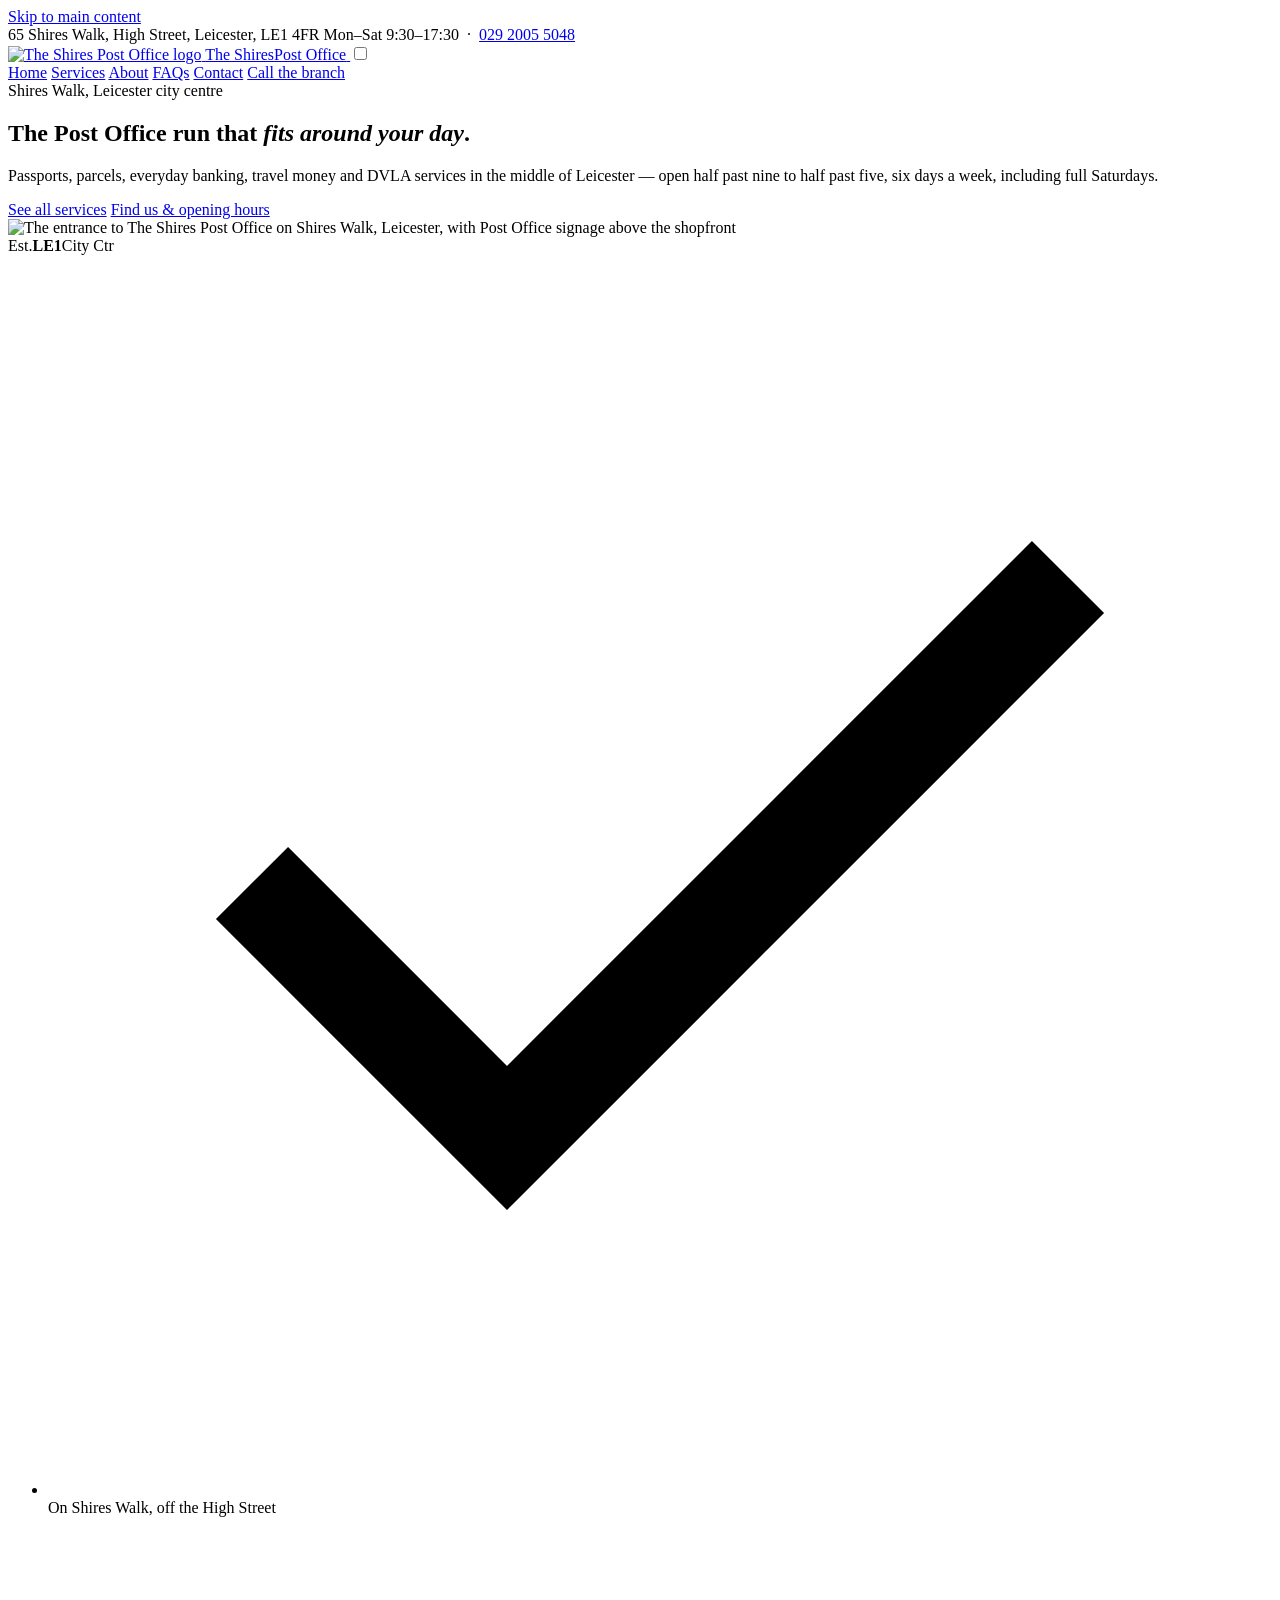
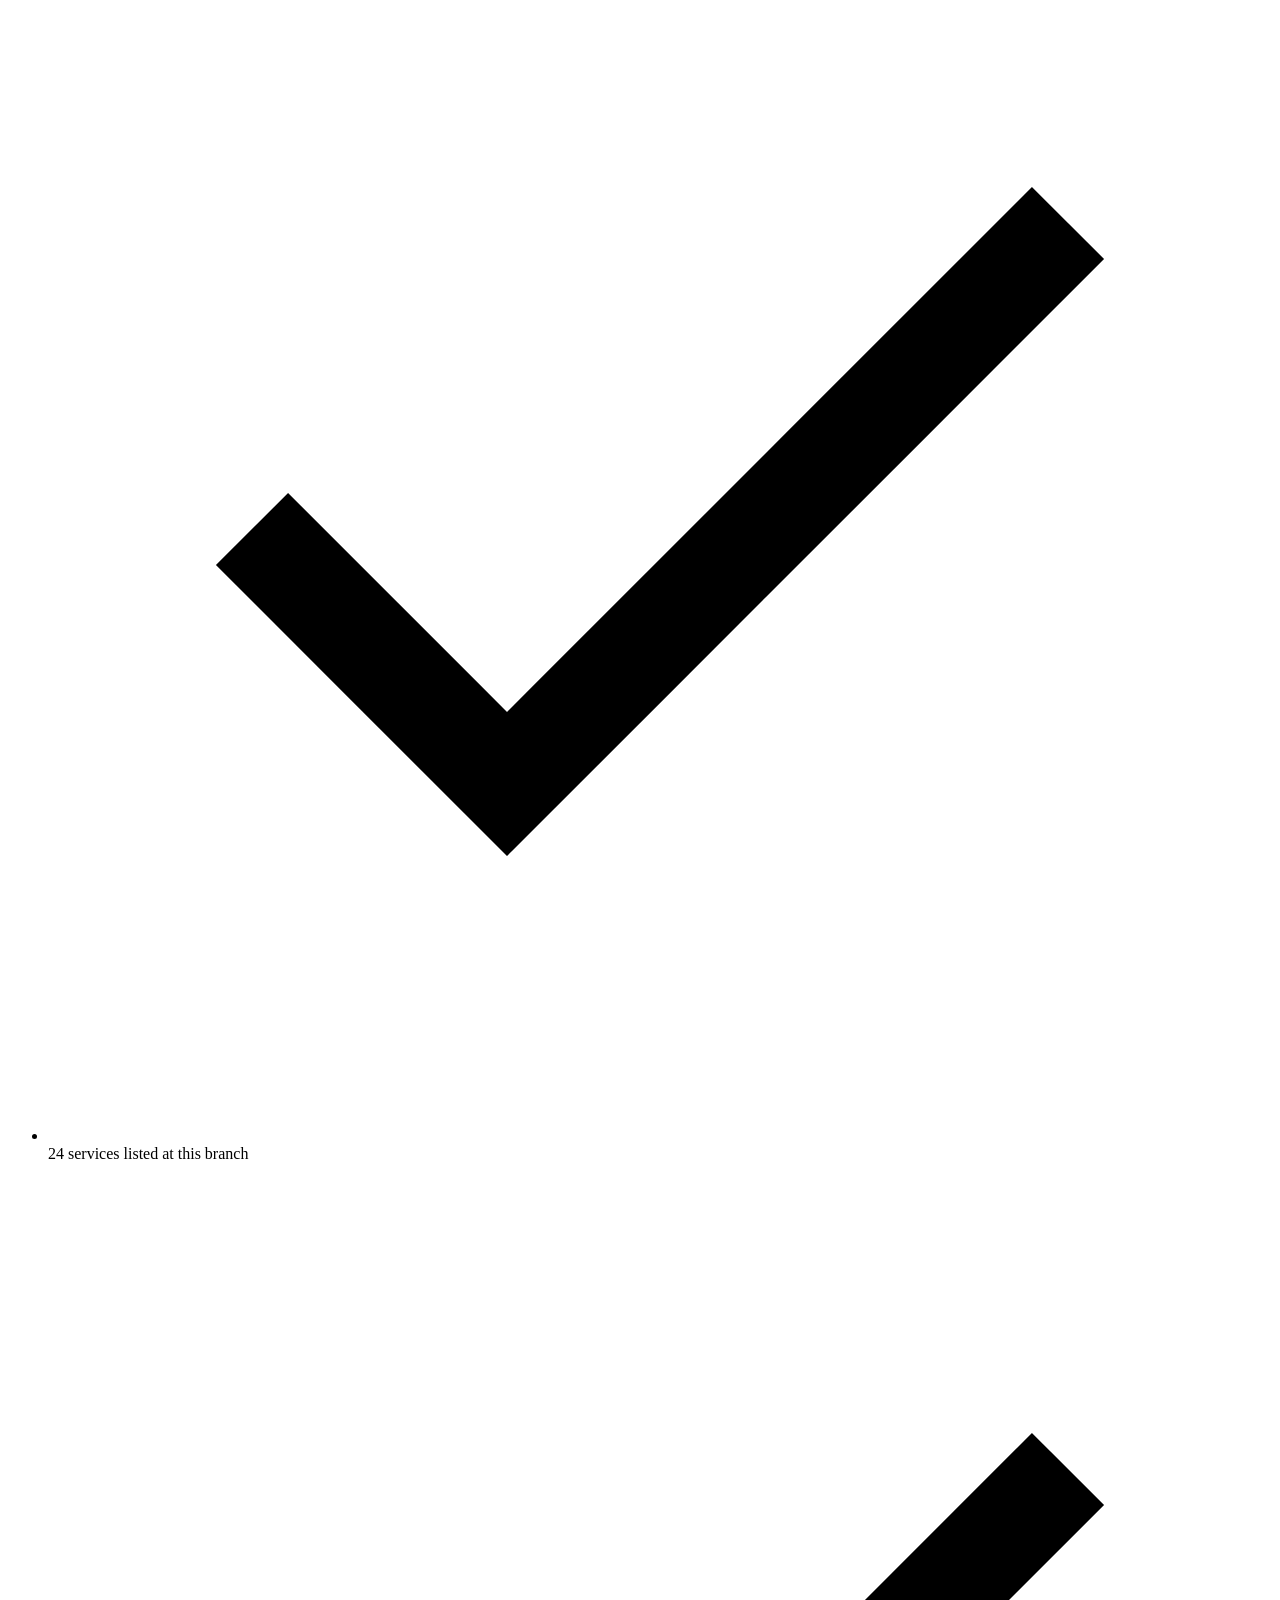
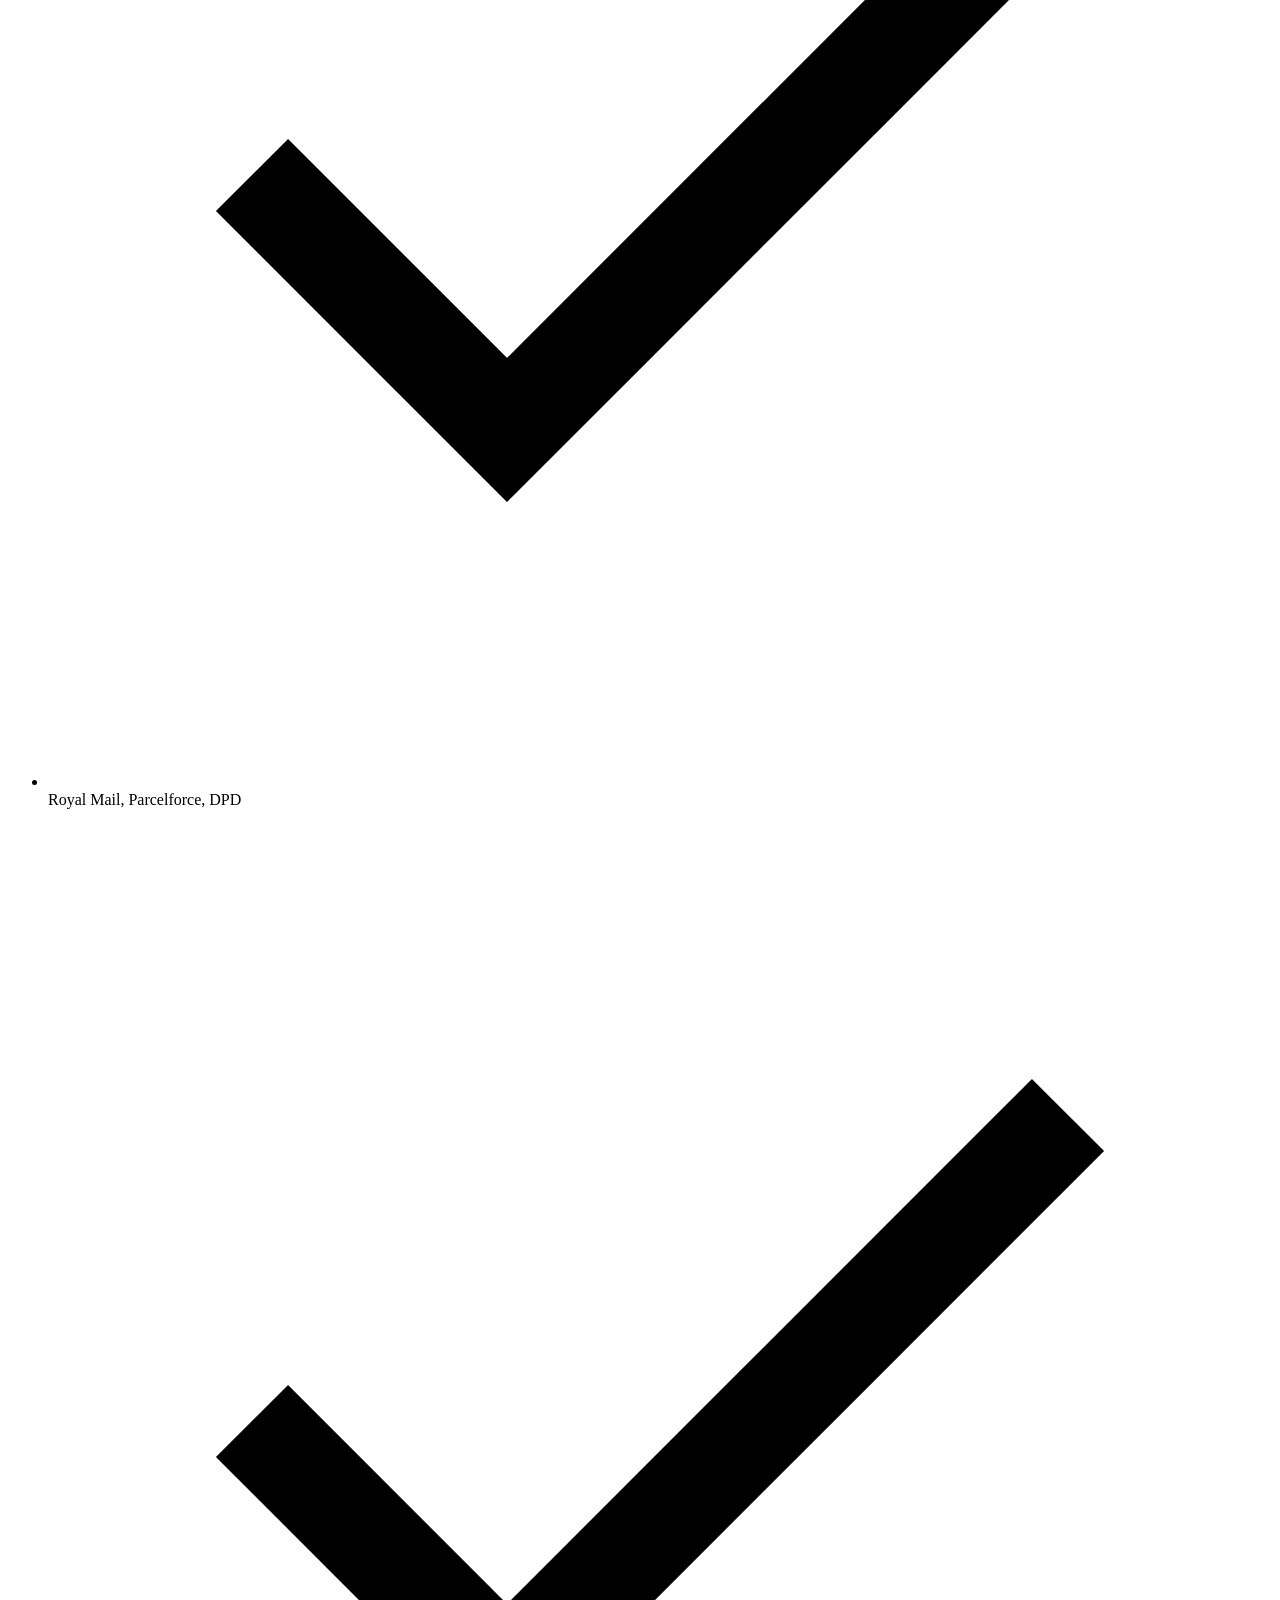
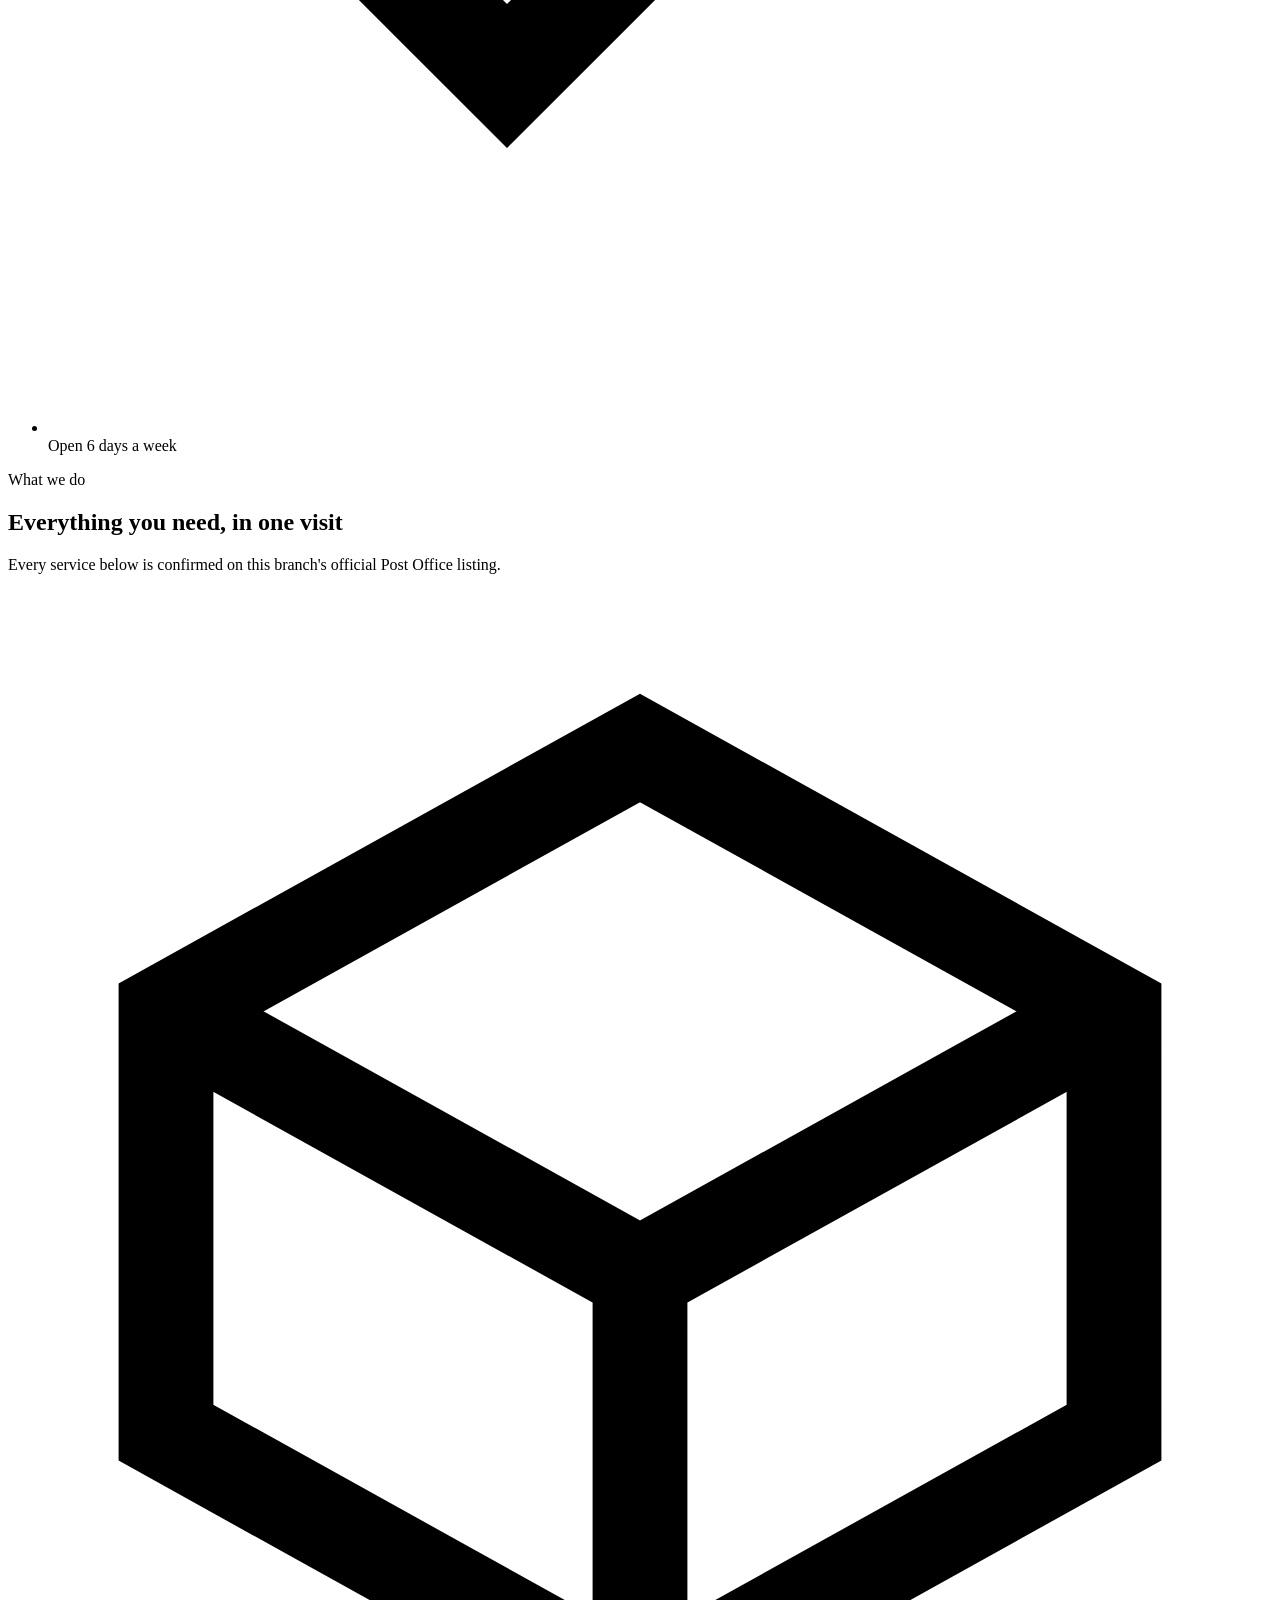
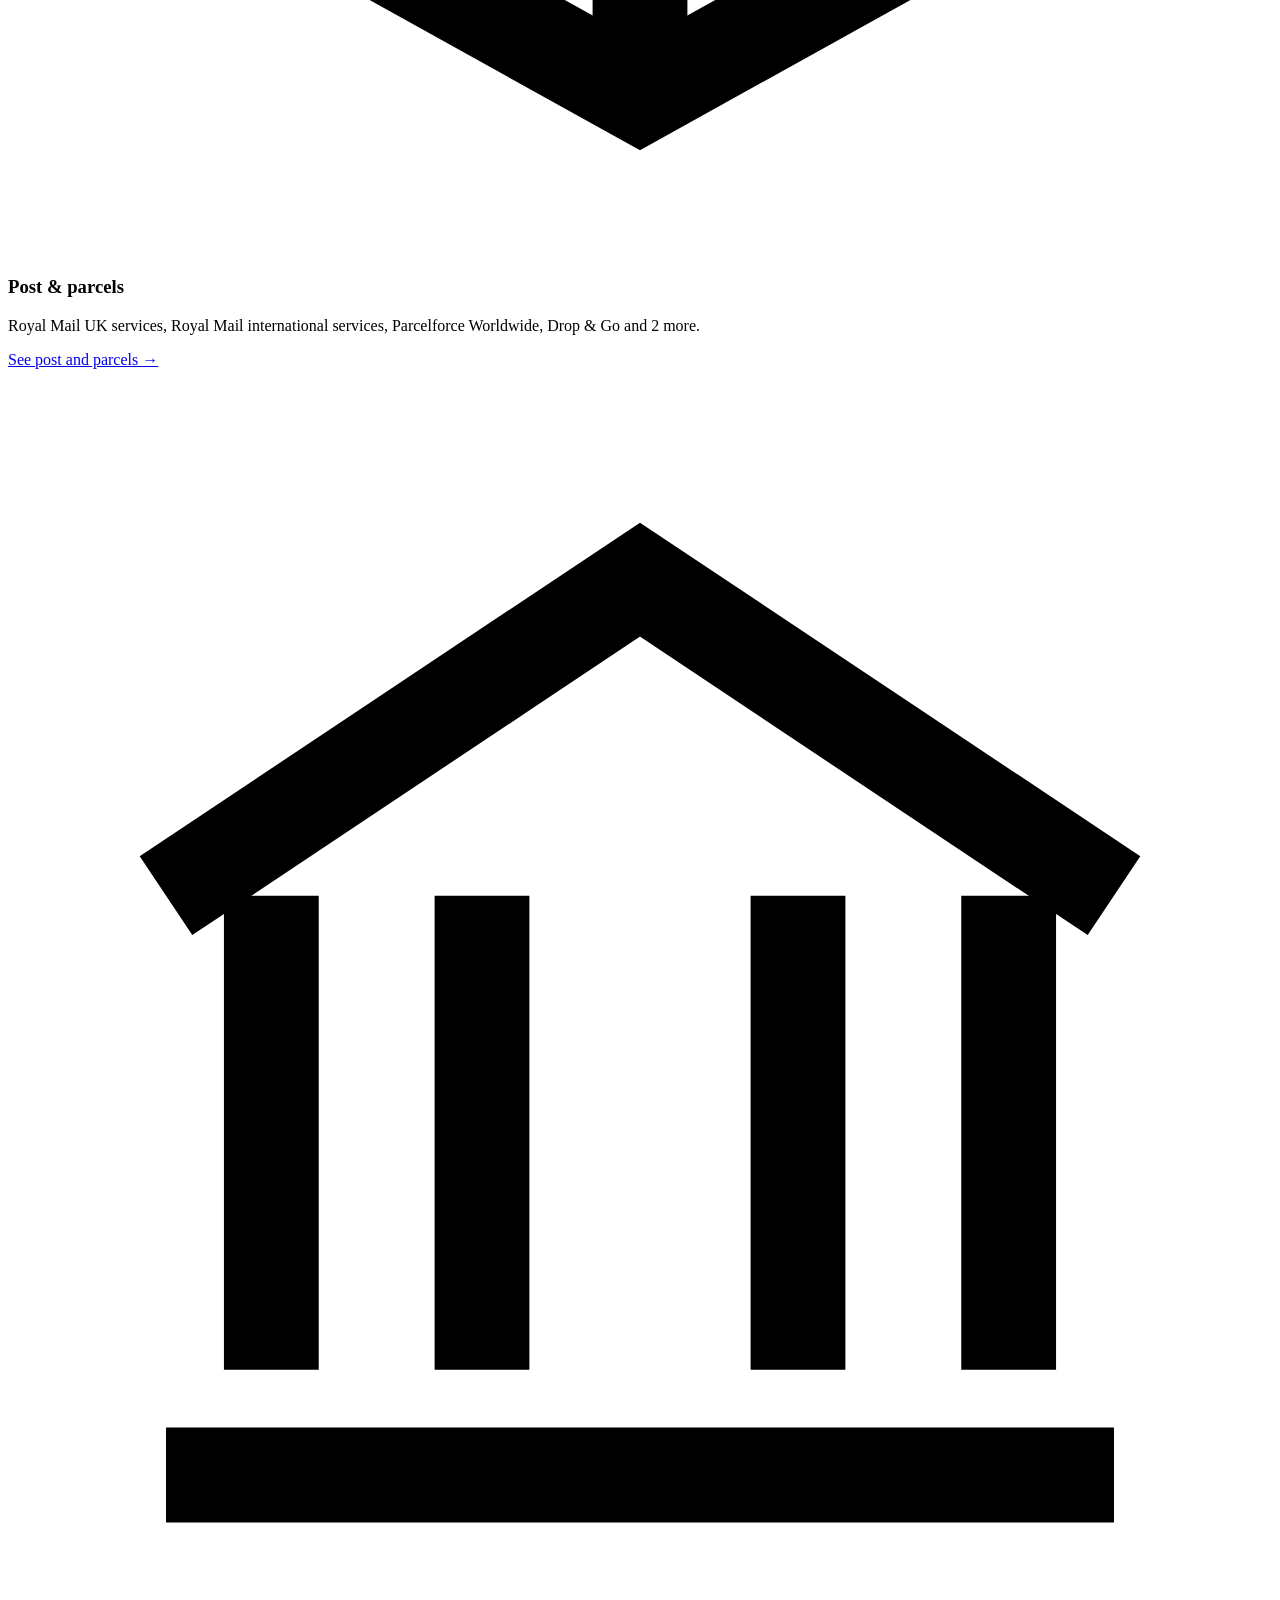
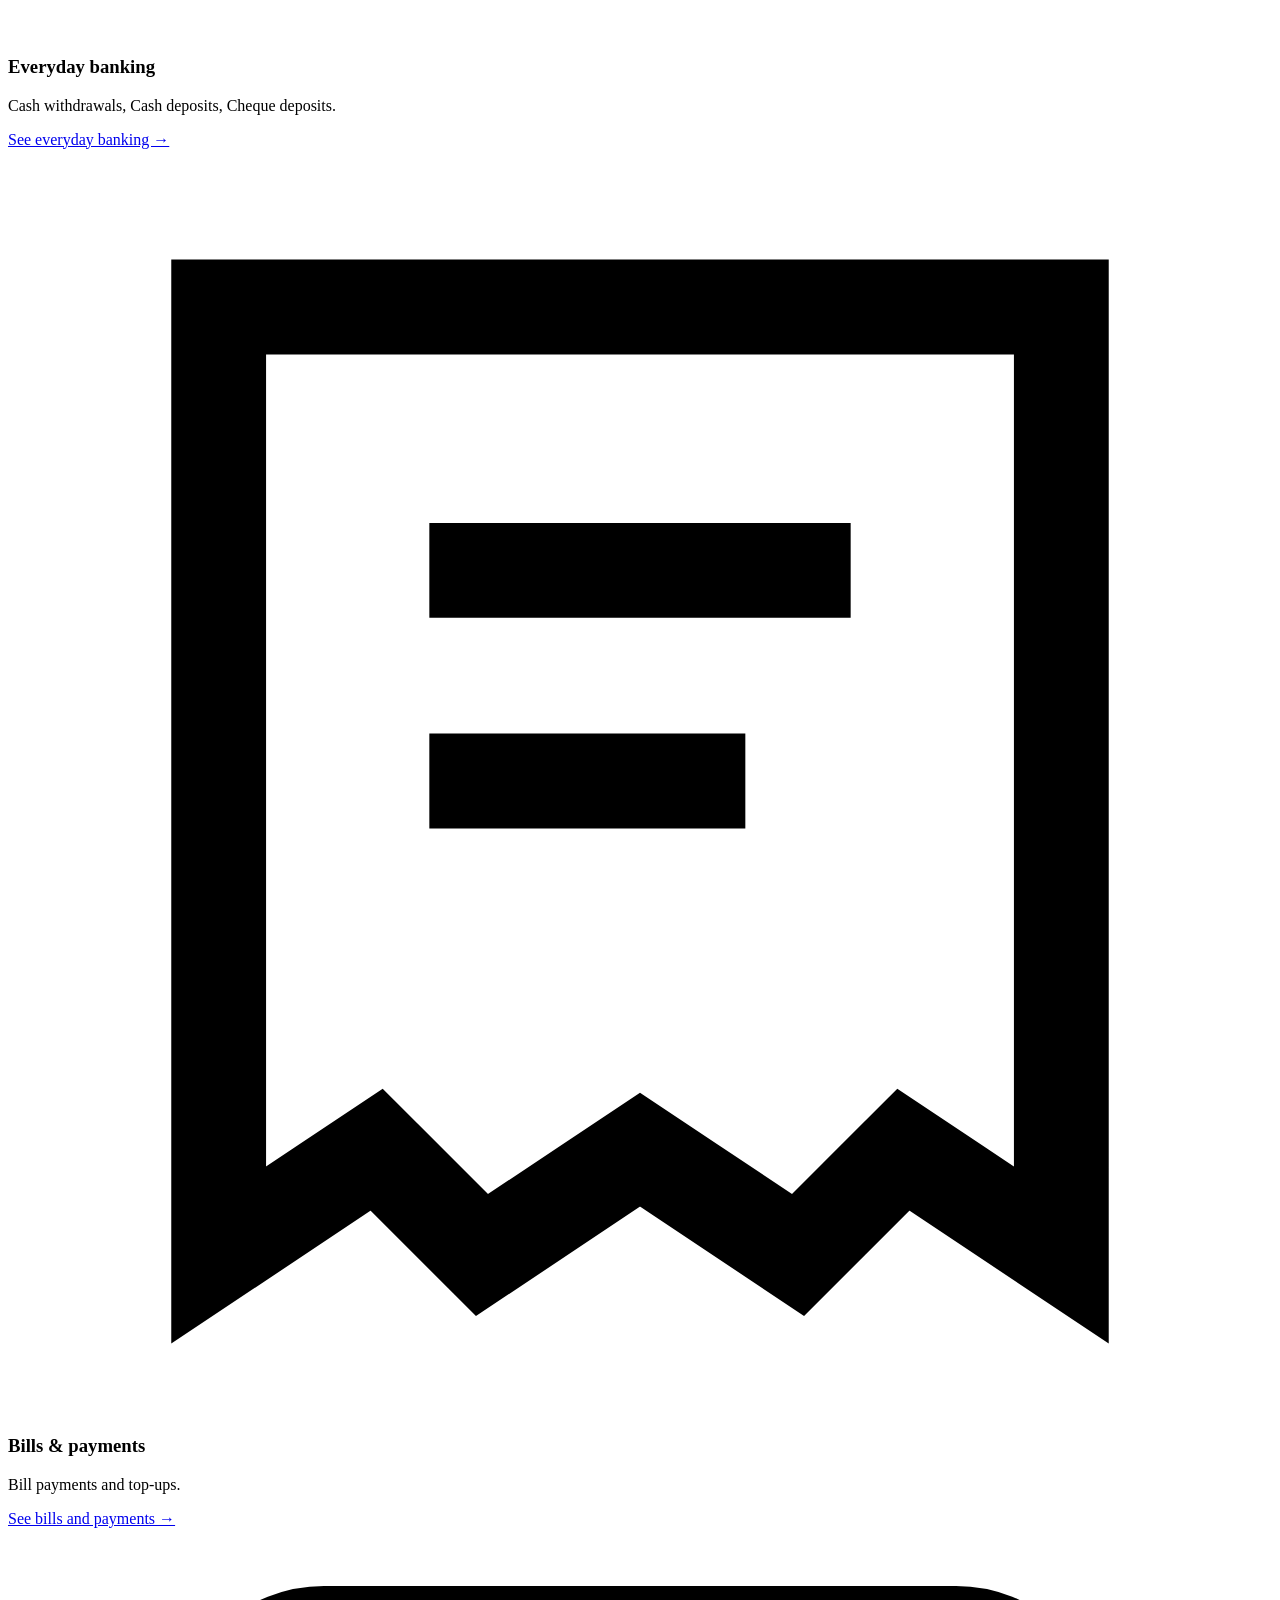
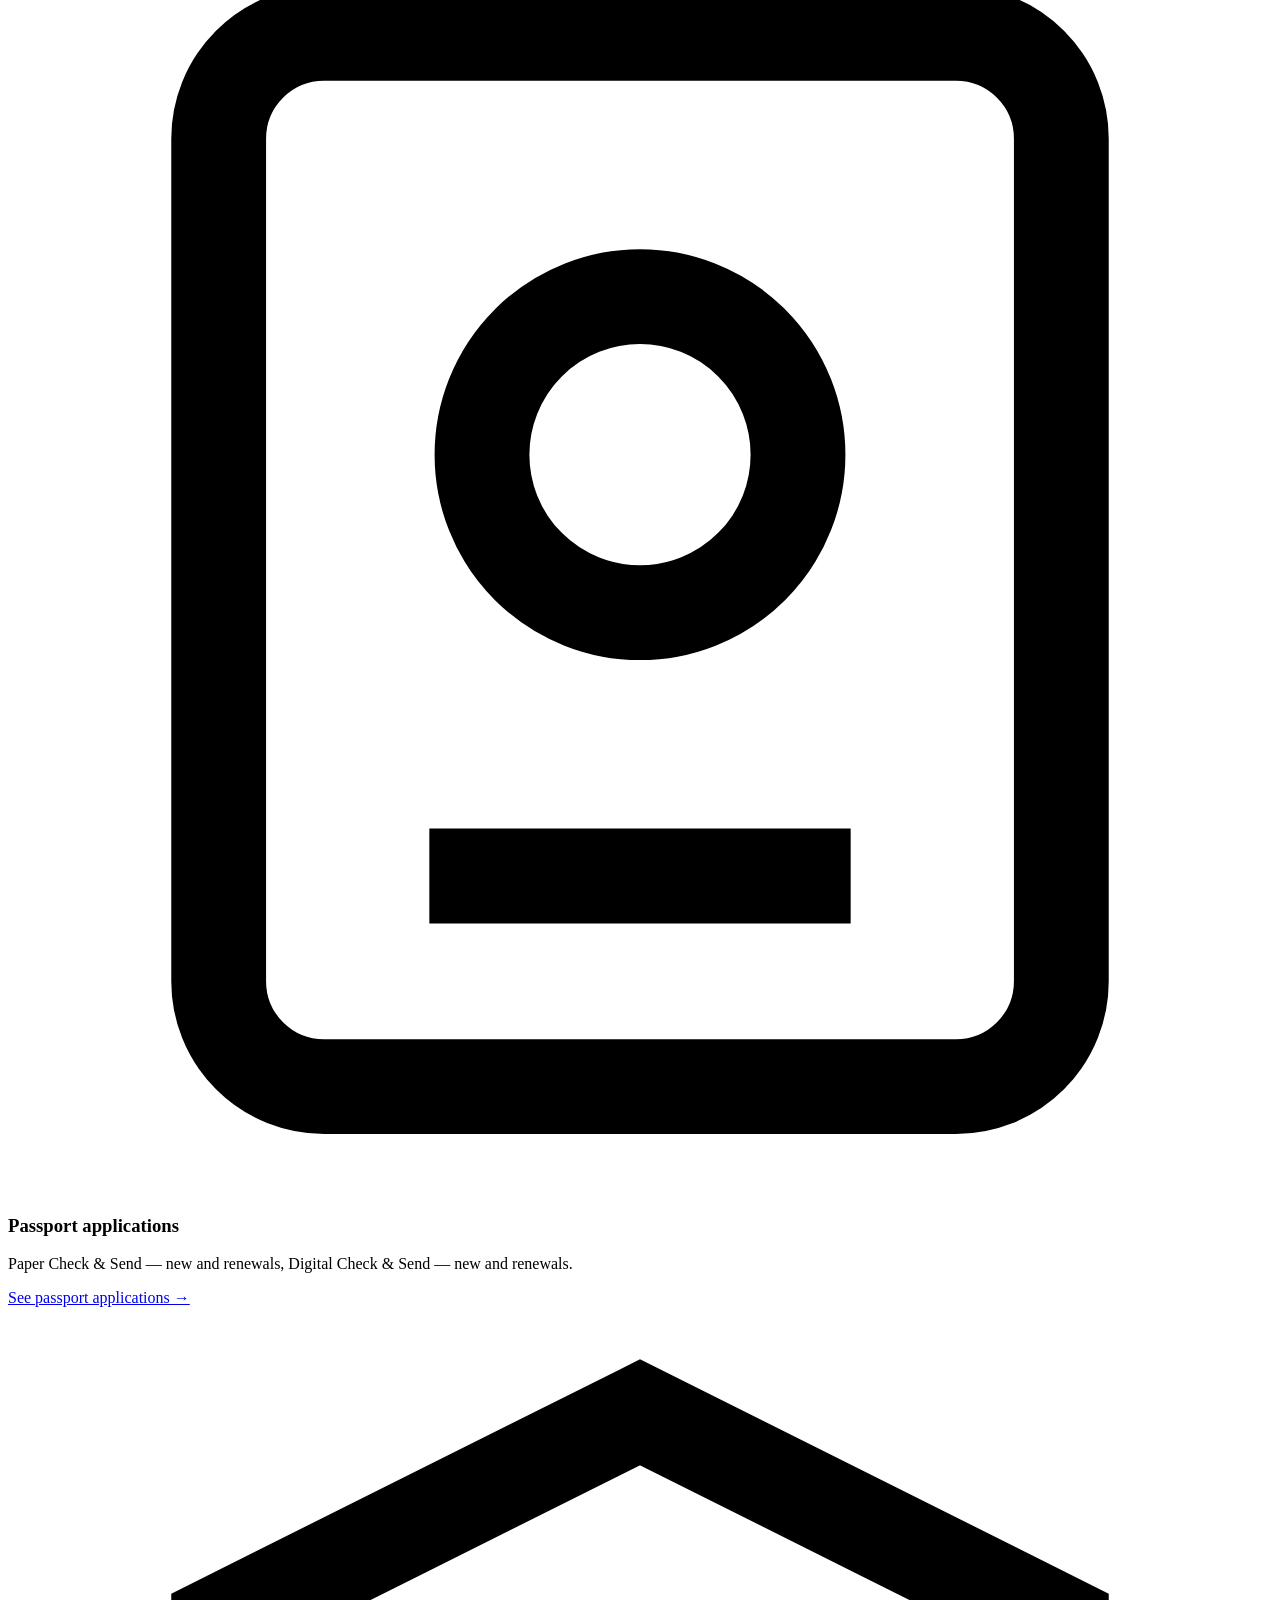
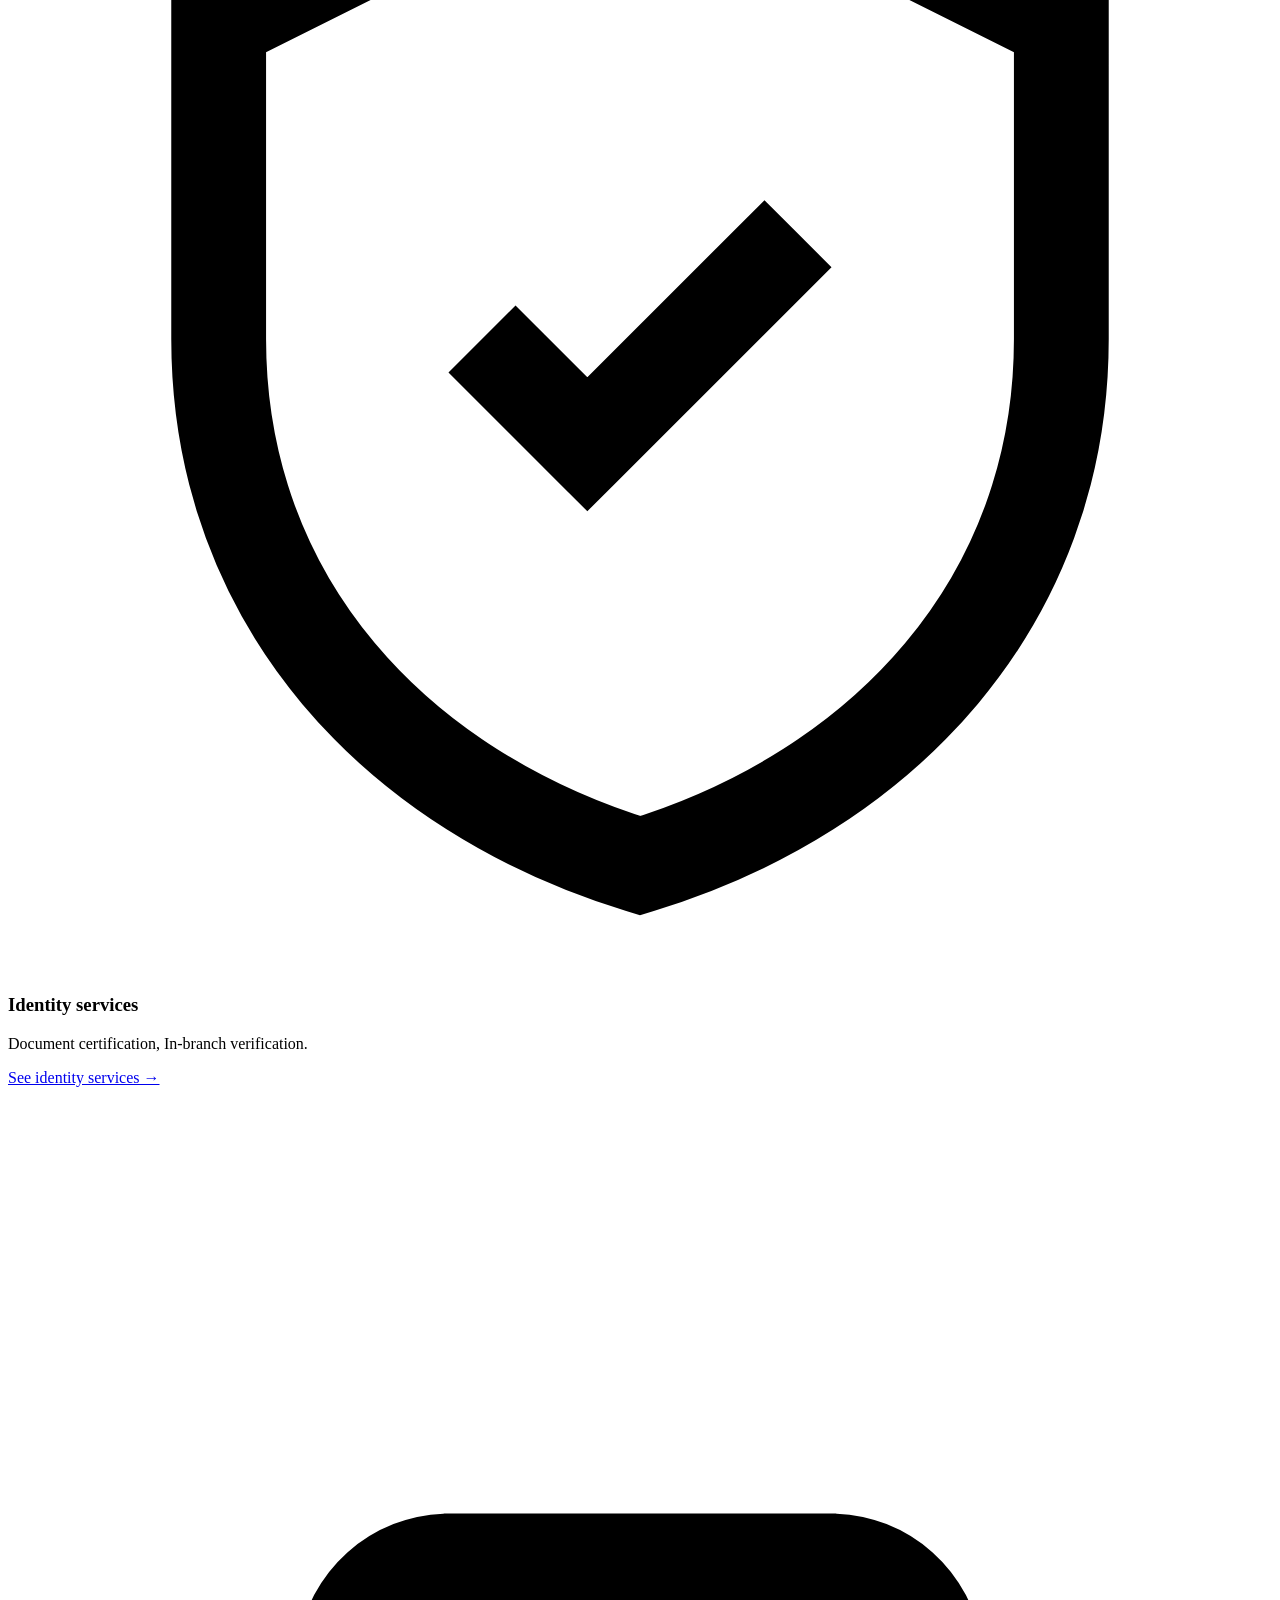
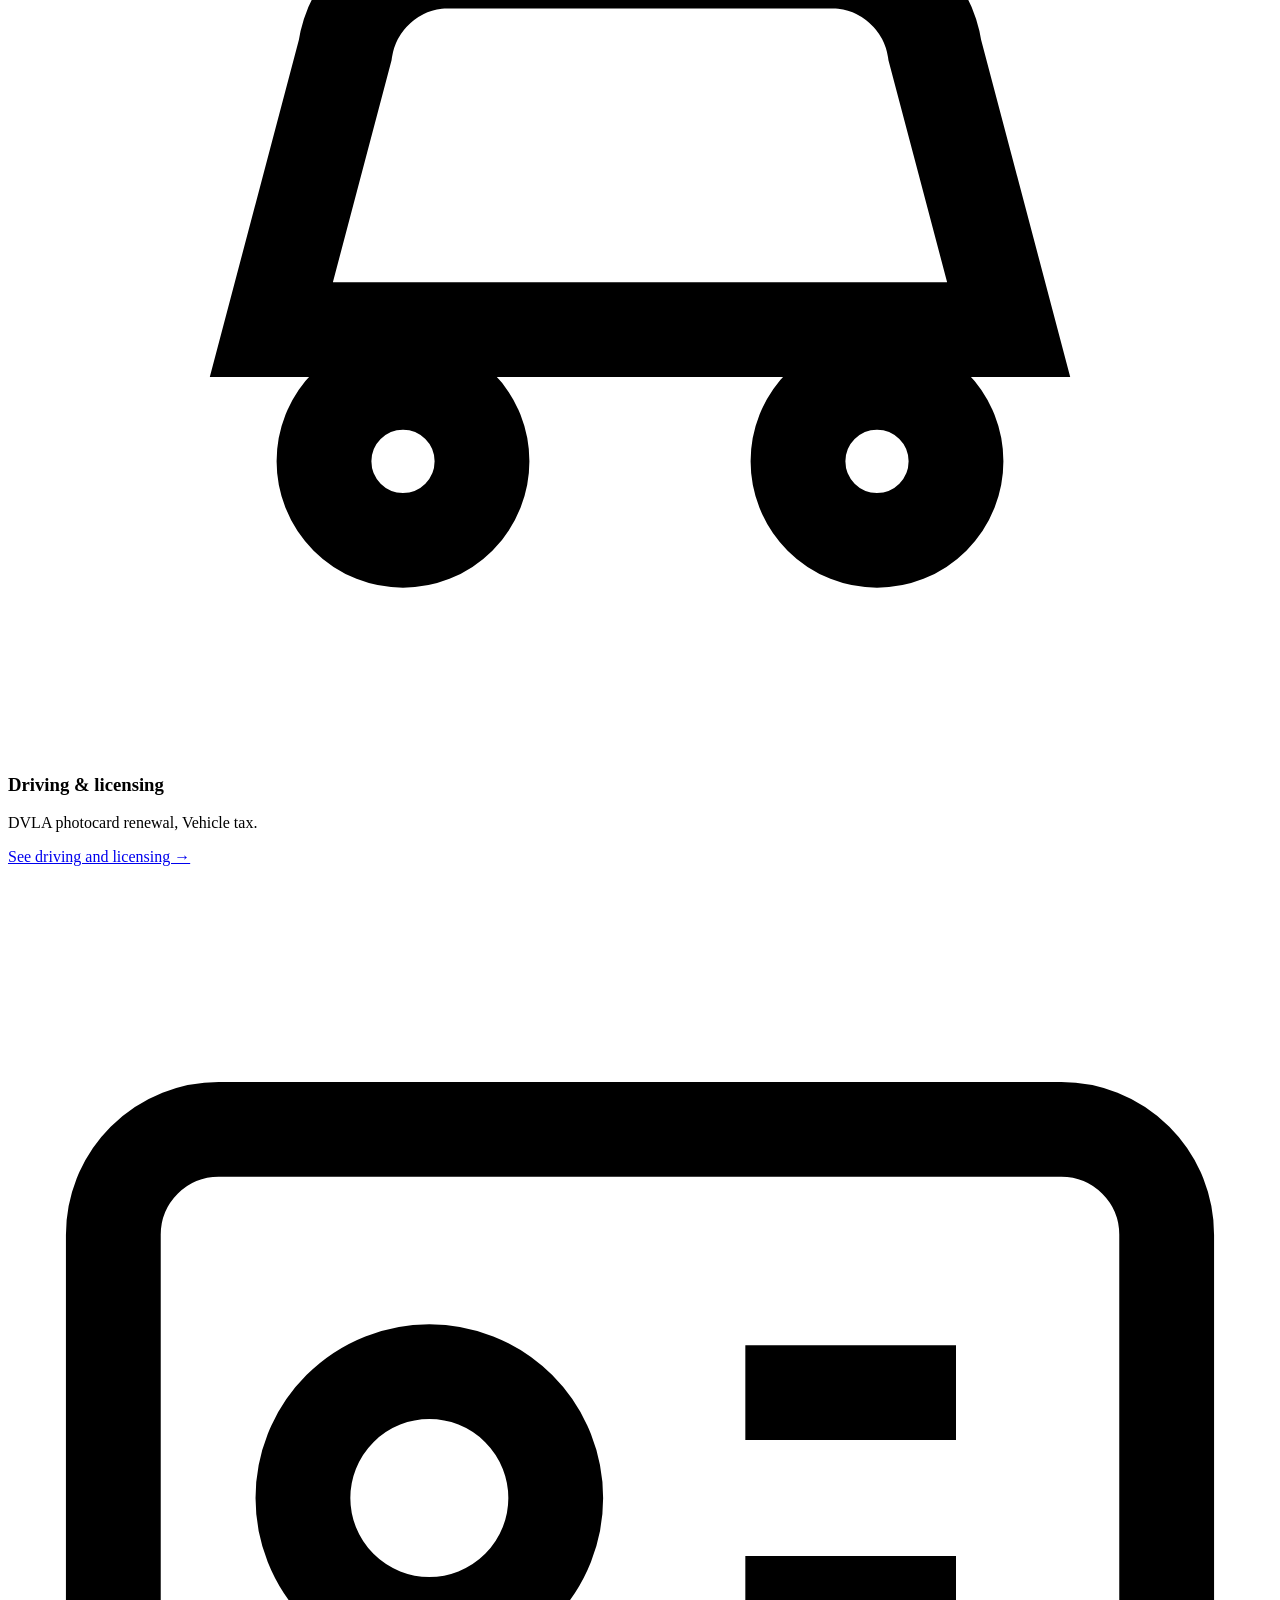
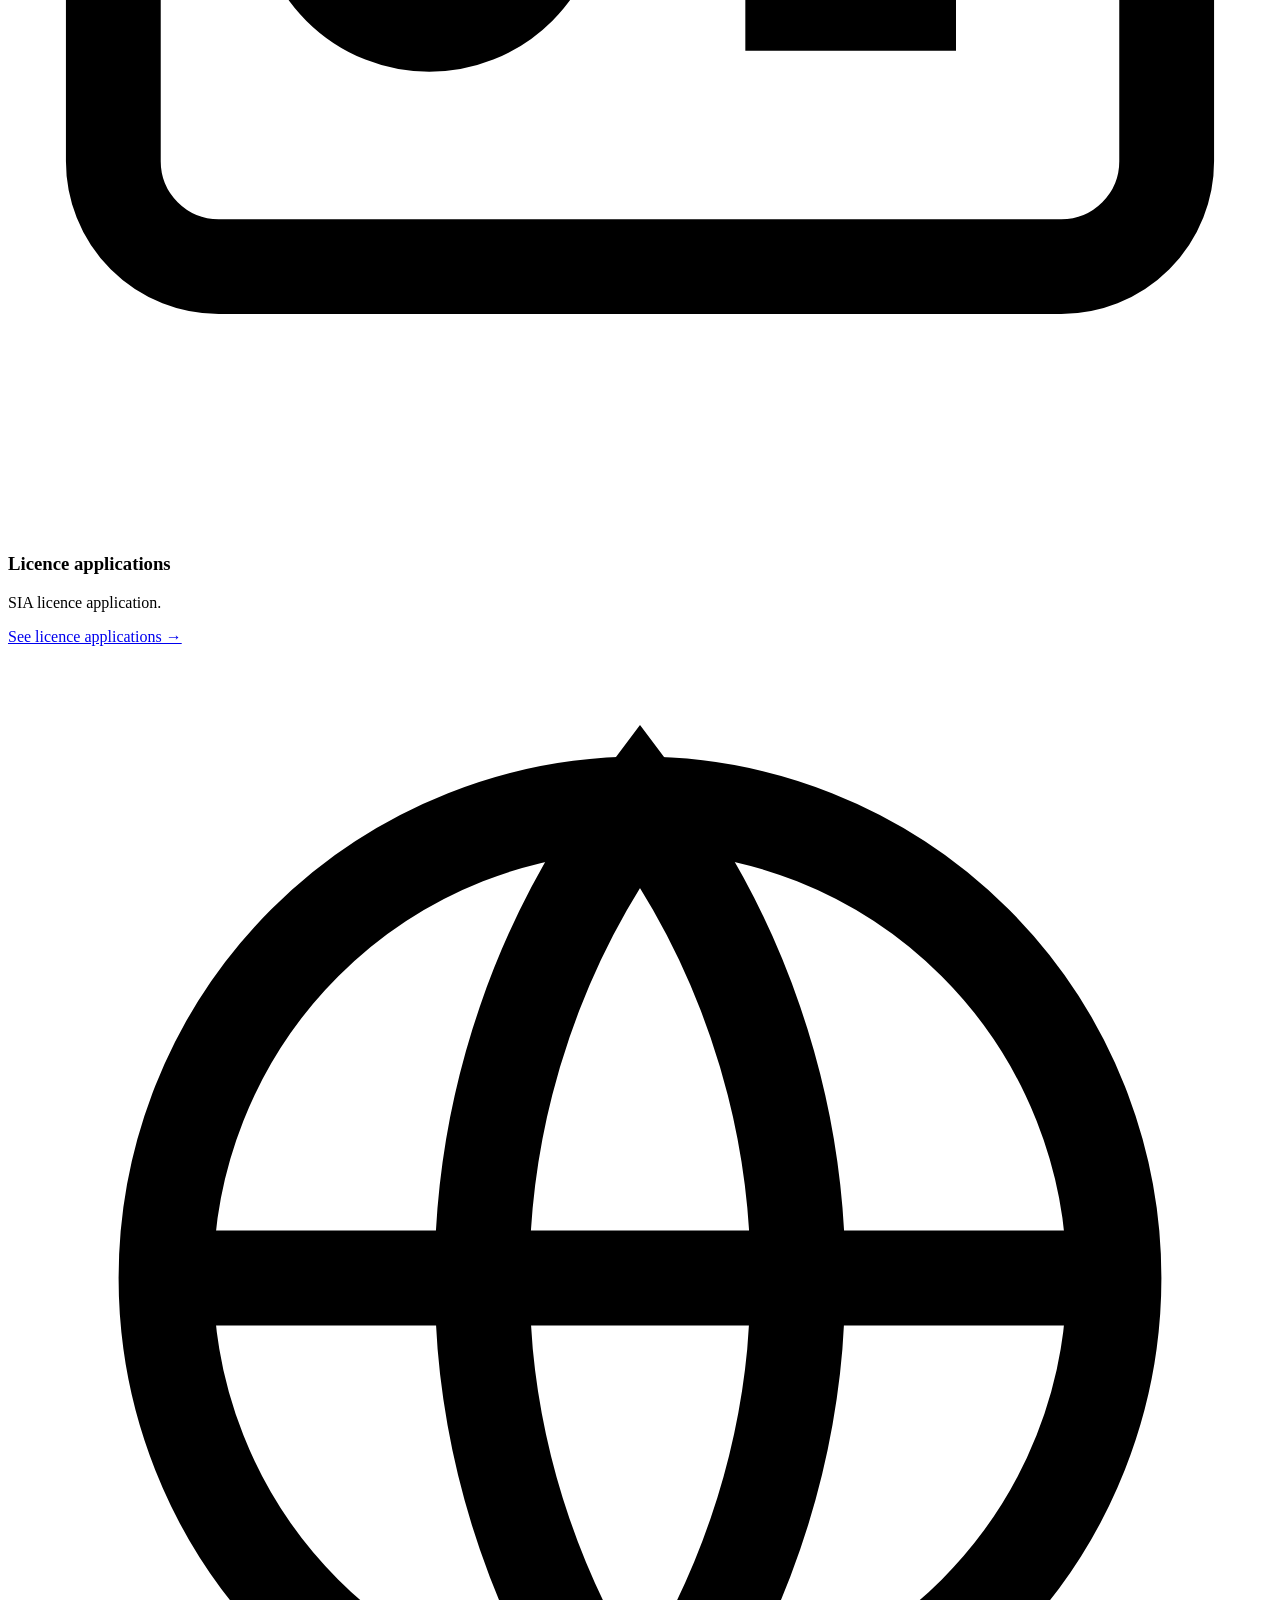
==== index.html @ 7ee7d357 "Add files via upload" ====
<!DOCTYPE html>
<html lang="en-GB">
<head>
<meta charset="utf-8">
<meta name="viewport" content="width=device-width, initial-scale=1">

<!-- ===== SEO — edit per page. Keep the title under 60 characters. ===== -->
<title>The Shires Post Office | Passports, Parcels &amp; Banking</title>
<meta name="description" content="The Shires Post Office at 65 Shires Walk, High Street, LE1 4FR. Passport Check &amp; Send, parcels, everyday banking, travel money and DVLA services.">
<link rel="canonical" href="https://www.shirespostoffice.co.uk/index.html">

<!-- ===== SOCIAL SHARING — og-image.jpg must be exactly 1200 × 630 px ===== -->
<meta property="og:type" content="website">
<meta property="og:title" content="The Shires Post Office | Passports, Parcels &amp; Banking">
<meta property="og:description" content="The Shires Post Office at 65 Shires Walk, High Street, LE1 4FR. Passport Check &amp; Send, parcels, everyday banking, travel money and DVLA services.">
<meta property="og:image" content="https://www.shirespostoffice.co.uk/images/og-image.jpg">
<meta property="og:url" content="https://www.shirespostoffice.co.uk/index.html">

<!-- ===== ICONS ===== -->
<link rel="icon" href="images/favicon.png" type="image/png">
<link rel="apple-touch-icon" href="images/apple-touch-icon.png">

<!-- ===== FONTS — to change, edit here AND --font-display/--font-body in style.css ===== -->
<link rel="preconnect" href="https://fonts.googleapis.com">
<link rel="preconnect" href="https://fonts.gstatic.com" crossorigin>
<link href="https://fonts.googleapis.com/css2?family=Bricolage+Grotesque:opsz,wght@12..96,400;12..96,600;12..96,700&amp;family=Public+Sans:wght@400;500;600;700;800&amp;display=swap" rel="stylesheet">

<link rel="stylesheet" href="css/style.css">

<!-- =========================================================================
     SECURITY HEADERS
     GitHub Pages does not let you set real HTTP headers, so these <meta> tags
     are used instead. The Content-Security-Policy below is deliberately tight:
     it allows ONLY this site's own files, the Google Fonts stylesheet/fonts,
     and the Google Maps iframe. Nothing else can load.

     ⚠ If you ever add a script, an analytics tag or another embed, it WILL be
     blocked until you add its origin here. That is the point — it stops an
     injected third-party resource from running.
     ====================================================================== -->
<meta http-equiv="Content-Security-Policy" content="
  default-src 'none';
  base-uri 'self';
  form-action 'none';
  img-src 'self';
  style-src 'self' https://fonts.googleapis.com;
  font-src https://fonts.gstatic.com;
  frame-src https://www.google.com;
  connect-src 'none';
  object-src 'none';
  upgrade-insecure-requests;">
<meta name="referrer" content="strict-origin-when-cross-origin">
</head>
<body>

<a class="skip" href="#main">Skip to main content</a>

<!-- =========================================================================
     STICKY BAR — the dark topbar and the white header sit inside this wrapper
     so BOTH stay pinned to the top of the screen while the page scrolls.
     To let them scroll away, remove .sticky-top in css/style.css §[05].
     ====================================================================== -->
<div class="sticky-top">

<!-- ===== TOPBAR — address, hours and phone. Identical on all 5 pages. ===== -->
<div class="topbar">
  <div class="container topbar__inner">
    <span>65 Shires Walk, High Street, Leicester, LE1 4FR</span>
    <span>Mon–Sat 9:30–17:30 &nbsp;·&nbsp; <a href="tel:+442920055048">029 2005 5048</a></span>
  </div>
</div>

<!-- =========================================================================
     HEADER / NAVIGATION
     The mobile menu is pure CSS — the hidden checkbox below drives it.
     There is no JavaScript anywhere on this site.
     ====================================================================== -->
<header class="site-header">
  <div class="container site-header__inner">

    <!-- LOGO — replace images/logo.svg with the branch mark (square, 46×46 display) -->
    <a class="logo" href="index.html">
      <img src="images/logo.svg" alt="The Shires Post Office logo" width="46" height="46">
      <span class="logo__text">The Shires<span>Post Office</span></span>
    </a>

    <input type="checkbox" id="navToggle" class="nav-toggle visually-hidden">
    <label for="navToggle" class="nav-toggle__label" aria-label="Open menu">
      <span></span><span></span><span></span>
    </label>

    <nav class="nav" aria-label="Main">
      <a href="index.html" aria-current="page">Home</a>
      <a href="services.html">Services</a>
      <a href="about.html">About</a>
      <a href="faq.html">FAQs</a>
      <a href="contact.html">Contact</a>
      <a class="btn btn--primary" href="tel:+442920055048">Call the branch</a>
    </nav>
  </div>
</header>

</div><!-- /.sticky-top -->

<main id="main">

<!-- =========================================================================
     SECTION 1 — HERO
     IMAGE: images/hero-branch.jpg → export at exactly 1280 × 1024 px (5:4)
     The photo sits in a CSS "postage stamp" frame — no extra image needed.
     ====================================================================== -->
<section class="hero">
  <div class="container hero__inner">

    <div class="hero__copy">
      <span class="eyebrow">Shires Walk, Leicester city centre</span>
      <h1 class="hero__title">The Post Office run that <em>fits around your day</em>.</h1>
      <p class="hero__lede">Passports, parcels, everyday banking, travel money and DVLA services in the middle of Leicester — open half past nine to half past five, six days a week, including full Saturdays.</p>
      <div class="hero__actions">
        <a class="btn btn--primary" href="services.html">See all services</a>
        <a class="btn btn--ghost" href="contact.html">Find us &amp; opening hours</a>
      </div>
    </div>

    <div class="hero__media">
      <div class="stamp-wrap">
        <div class="stamp">
          <img src="images/hero-branch.jpg" alt="The entrance to The Shires Post Office on Shires Walk, Leicester, with Post Office signage above the shopfront" width="1280" height="1024">
        </div>
        <!-- POSTMARK BADGE — edit the three lines, or delete the whole span -->
        <span class="postmark">Est.<strong>LE1</strong>City Ctr</span>
      </div>
    </div>

  </div>
</section>

<!-- =========================================================================
     SECTION 2 — TRUST BAR
     Keep to four short factual points. Nothing you cannot evidence.
     ====================================================================== -->
<section class="trustbar">
  <div class="container">
    <ul>
      <li><svg viewBox="0 0 24 24" fill="none" stroke="currentColor" stroke-width="2"><path d="M20 6 9 17l-5-5"/></svg>On Shires Walk, off the High Street</li>
      <li><svg viewBox="0 0 24 24" fill="none" stroke="currentColor" stroke-width="2"><path d="M20 6 9 17l-5-5"/></svg>24 services listed at this branch</li>
      <li><svg viewBox="0 0 24 24" fill="none" stroke="currentColor" stroke-width="2"><path d="M20 6 9 17l-5-5"/></svg>Royal Mail, Parcelforce, DPD</li>
      <li><svg viewBox="0 0 24 24" fill="none" stroke="currentColor" stroke-width="2"><path d="M20 6 9 17l-5-5"/></svg>Open 6 days a week</li>
    </ul>
  </div>
</section>

<!-- =========================================================================
     SECTION 3 — SERVICE OVERVIEW CARDS
     Generated from the branch's official service list. To remove a category,
     delete its <article> here AND its section in services.html AND its
     footer link.
     ====================================================================== -->
<section class="section">
  <div class="container">

    <div class="section-head section-head--center">
      <span class="eyebrow">What we do</span>
      <h2>Everything you need, in one visit</h2>
      <p>Every service below is confirmed on this branch's official Post Office listing.</p>
    </div>

    <div class="grid grid--3">

      <!-- CARD: Post &amp; parcels — delete this block if the branch stops offering it -->
      <article class="card">
        <span class="card__icon"><svg viewBox="0 0 24 24" fill="none" stroke="currentColor" stroke-width="1.8"><path d="M21 8 12 3 3 8v8l9 5 9-5Z"/><path d="M3 8l9 5 9-5M12 13v8"/></svg></span>
        <h3>Post &amp; parcels</h3>
        <p>Royal Mail UK services, Royal Mail international services, Parcelforce Worldwide, Drop &amp; Go and 2 more.</p>
        <a class="card__link" href="services.html#post">See post and parcels →</a>
      </article>

      <!-- CARD: Everyday banking — delete this block if the branch stops offering it -->
      <article class="card">
        <span class="card__icon"><svg viewBox="0 0 24 24" fill="none" stroke="currentColor" stroke-width="1.8"><path d="M3 10 12 4l9 6"/><path d="M5 10v9M19 10v9M9 10v9M15 10v9M3 21h18"/></svg></span>
        <h3>Everyday banking</h3>
        <p>Cash withdrawals, Cash deposits, Cheque deposits.</p>
        <a class="card__link" href="services.html#banking">See everyday banking →</a>
      </article>

      <!-- CARD: Bills &amp; payments — delete this block if the branch stops offering it -->
      <article class="card">
        <span class="card__icon"><svg viewBox="0 0 24 24" fill="none" stroke="currentColor" stroke-width="1.8"><path d="M4 3h16v18l-3-2-2 2-3-2-3 2-2-2-3 2Z"/><path d="M8 8h8M8 12h6"/></svg></span>
        <h3>Bills &amp; payments</h3>
        <p>Bill payments and top-ups.</p>
        <a class="card__link" href="services.html#bills">See bills and payments →</a>
      </article>

      <!-- CARD: Passport applications — delete this block if the branch stops offering it -->
      <article class="card">
        <span class="card__icon"><svg viewBox="0 0 24 24" fill="none" stroke="currentColor" stroke-width="1.8"><rect x="4" y="2" width="16" height="20" rx="2"/><circle cx="12" cy="10" r="3"/><path d="M8 18h8"/></svg></span>
        <h3>Passport applications</h3>
        <p>Paper Check &amp; Send — new and renewals, Digital Check &amp; Send — new and renewals.</p>
        <a class="card__link" href="services.html#passports">See passport applications →</a>
      </article>

      <!-- CARD: Identity services — delete this block if the branch stops offering it -->
      <article class="card">
        <span class="card__icon"><svg viewBox="0 0 24 24" fill="none" stroke="currentColor" stroke-width="1.8"><path d="M12 2 4 6v6c0 5 3.4 8.6 8 10 4.6-1.4 8-5 8-10V6Z"/><path d="m9 12 2 2 4-4"/></svg></span>
        <h3>Identity services</h3>
        <p>Document certification, In-branch verification.</p>
        <a class="card__link" href="services.html#identity">See identity services →</a>
      </article>

      <!-- CARD: Driving &amp; licensing — delete this block if the branch stops offering it -->
      <article class="card">
        <span class="card__icon"><svg viewBox="0 0 24 24" fill="none" stroke="currentColor" stroke-width="1.8"><path d="M5 16h14l-1.4-5.3A2 2 0 0 0 15.7 9H8.3a2 2 0 0 0-1.9 1.7Z"/><circle cx="7.5" cy="18.5" r="1.5"/><circle cx="16.5" cy="18.5" r="1.5"/></svg></span>
        <h3>Driving &amp; licensing</h3>
        <p>DVLA photocard renewal, Vehicle tax.</p>
        <a class="card__link" href="services.html#driving">See driving and licensing →</a>
      </article>

      <!-- CARD: Licence applications — delete this block if the branch stops offering it -->
      <article class="card">
        <span class="card__icon"><svg viewBox="0 0 24 24" fill="none" stroke="currentColor" stroke-width="1.8"><rect x="2" y="5" width="20" height="14" rx="2"/><circle cx="8" cy="12" r="2.4"/><path d="M14 10h4M14 14h4"/></svg></span>
        <h3>Licence applications</h3>
        <p>SIA licence application.</p>
        <a class="card__link" href="services.html#licences">See licence applications →</a>
      </article>

      <!-- CARD: Travel — delete this block if the branch stops offering it -->
      <article class="card">
        <span class="card__icon"><svg viewBox="0 0 24 24" fill="none" stroke="currentColor" stroke-width="1.8"><circle cx="12" cy="12" r="9"/><path d="M3 12h18M12 3a15 15 0 0 1 0 18 15 15 0 0 1 0-18Z"/></svg></span>
        <h3>Travel</h3>
        <p>Foreign currency, Travel insurance, Travel Money Card.</p>
        <a class="card__link" href="services.html#travel">See travel →</a>
      </article>

      <!-- CARD: Money transfer &amp; savings — delete this block if the branch stops offering it -->
      <article class="card">
        <span class="card__icon"><svg viewBox="0 0 24 24" fill="none" stroke="currentColor" stroke-width="1.8"><path d="M4 9h16l-4-4M20 15H4l4 4"/></svg></span>
        <h3>Money transfer &amp; savings</h3>
        <p>Western Union, MoneyGram, Savings application forms, Savings account ID verification.</p>
        <a class="card__link" href="services.html#finances">See money transfer and savings →</a>
      </article>

    </div>
  </div>
</section>

<!-- =========================================================================
     SECTION 4 — STATS BAND
     ⚠ These numbers are derived from verifiable facts (opening days, the
       official service count, areas served). Do not replace them with
       unevidenced claims such as "15,000 parcels a year" — objective claims
       in UK marketing must be substantiated under the CAP Code.
     ====================================================================== -->
<section class="section section--tight section--alt">
  <div class="container">
    <div class="stats">
      <div class="stat"><span class="stat__num">6</span><span class="stat__label">Days open each week</span></div>
      <div class="stat"><span class="stat__num">24</span><span class="stat__label">Services at this branch</span></div>
      <div class="stat"><span class="stat__num">11</span><span class="stat__label">Areas we serve</span></div>
      <div class="stat"><span class="stat__num">1</span><span class="stat__label">Visit to get it all done</span></div>
    </div>
  </div>
</section>

<!-- =========================================================================
     SECTION 5 — WHY CHOOSE US
     ====================================================================== -->
<section class="section section--ink">
  <div class="container">
    <div class="section-head">
      <span class="eyebrow">Why local matters</span>
      <h2>A counter, not a call centre</h2>
      <p>Most of what we handle involves documents, deadlines or money. Those are worth doing in front of a person.</p>
    </div>

    <div class="grid grid--3">
      <article class="card">
        <h3>Checked before it is sent</h3>
        <p>Passport applications get reviewed for the errors that cause rejections — photos, dates, missing countersignatures.</p>
      </article>
      <article class="card">
        <h3>Built for regular senders</h3>
        <p>Drop &amp; Go lets online sellers and small businesses leave a batch and go, rather than queue item by item.</p>
      </article>
      <article class="card">
        <h3>One trip, several jobs</h3>
        <p>Tax the car, pay a bill, post a return and pick up euros without moving the car twice.</p>
      </article>
    </div>
  </div>
</section>

<!-- =========================================================================
     SECTION 6 — SPLIT: LOCAL STORY
     IMAGE: images/branch-interior.jpg → export at exactly 1120 × 840 px (4:3)
     ====================================================================== -->
<section class="section">
  <div class="container split">
    <div class="split__media">
      <img src="images/branch-interior.jpg" alt="The Post Office serving counter inside The Shires branch, with Western Union and Travel Money Card signage" width="1120" height="840">
    </div>
    <div>
      <span class="eyebrow">Serving the area</span>
      <h2>A city-centre counter with proper Saturday hours</h2>
      <p>Most Post Office branches shut at one o'clock on a Saturday. We do not. That makes this branch useful to anyone who works weekdays and cannot get to a counter before it closes.</p>
      <p>Being in the middle of town also means you can fold it into a trip you were making anyway — post a return, tax the car and pick up euros between other errands.</p>
      <p>We serve customers from Leicester city centre, Highcross, Clarendon Park, Stoneygate, Knighton, Belgrave, Evington, Aylestone, Braunstone, Oadby and Wigston.</p>
      <a class="btn btn--ghost mt-32" href="about.html">More about the branch</a>
    </div>
  </div>
</section>

<!-- =========================================================================
     SECTION 7 — FINAL CTA
     ====================================================================== -->
<section class="section section--tight">
  <div class="container">
    <div class="cta">
      <h2>Pop in, or call before you travel</h2>
      <p>If your job needs a particular service or specific documents, ring ahead and we will tell you exactly what to bring.</p>
      <div class="cta__actions">
        <a class="btn btn--light" href="tel:+442920055048">Call 029 2005 5048</a>
        <a class="btn btn--ghost" href="contact.html">Get directions</a>
      </div>
    </div>
  </div>
</section>

</main>

<!-- =========================================================================
     FOOTER — identical on all 5 pages.
     Social links: delete any the branch does not have. Never leave a link
     pointing at a generic homepage — it reads as broken.
     ====================================================================== -->
<footer class="site-footer">
  <div class="container">
    <div class="footer-grid">

      <div>
        <h4>The Shires Post Office</h4>
        <p>65 Shires Walk<br>High Street<br>Leicester<br>Leicestershire<br>LE1 4FR</p>

        <!-- ####################################################################
             ###  EDIT HERE: SOCIAL MEDIA LINKS                               ###
             ####################################################################
             Replace the href="..." value on each line below with the branch's
             real profile URL, for example:
                 https://www.facebook.com/YourBranchPageName
                 https://www.instagram.com/yourbranchhandle
             The links currently point at the generic facebook.com and
             instagram.com homepages, which look broken to visitors.
             If the branch does NOT have a profile, DELETE that whole <a> line
             rather than leaving it pointing at the homepage.
             These same links also appear in the "sameAs" list of the JSON-LD
             block at the bottom of index.html — update them there too.
             This block is repeated on all 5 pages: change it here, then copy
             it to the other four files.
             #################################################################### -->
        <div class="socials">
          <a href="https://www.facebook.com/" target="_blank" rel="noopener noreferrer nofollow" aria-label="Facebook"><svg viewBox="0 0 24 24" fill="currentColor"><path d="M14 9h3V6h-3c-2 0-3.5 1.6-3.5 3.6V12H8v3h2.5v7h3v-7H16l.5-3h-3V9.6c0-.4.3-.6.5-.6Z"/></svg></a>
          <a href="https://www.instagram.com/" target="_blank" rel="noopener noreferrer nofollow" aria-label="Instagram"><svg viewBox="0 0 24 24" fill="none" stroke="currentColor" stroke-width="2"><rect x="3" y="3" width="18" height="18" rx="5"/><circle cx="12" cy="12" r="4"/><circle cx="17.5" cy="6.5" r="1"/></svg></a>
        </div>
        <!-- ###  END: SOCIAL MEDIA LINKS  ################################### -->
      </div>

      <div>
        <h4>Services</h4>
        <ul class="footer-list">
          <li><a href="services.html#post">Post &amp; parcels</a></li>
          <li><a href="services.html#banking">Everyday banking</a></li>
          <li><a href="services.html#bills">Bills &amp; payments</a></li>
          <li><a href="services.html#passports">Passport applications</a></li>
          <li><a href="services.html#identity">Identity services</a></li>
          <li><a href="services.html#driving">Driving &amp; licensing</a></li>
          <li><a href="services.html#licences">Licence applications</a></li>
          <li><a href="services.html#travel">Travel</a></li>
          <li><a href="services.html#finances">Money transfer &amp; savings</a></li>
        </ul>
      </div>

      <div>
        <h4>Branch</h4>
        <ul class="footer-list">
          <li><a href="about.html">About us</a></li>
          <li><a href="faq.html">FAQs</a></li>
          <li><a href="contact.html">Contact &amp; directions</a></li>
          <li><a href="tel:+442920055048">029 2005 5048</a></li>
        </ul>
      </div>

      <div>
        <h4>Opening hours</h4>
        <ul class="footer-list">
          <li>Monday – Saturday &nbsp; 9:30 – 17:30</li>
          <li>Sunday &nbsp; Closed</li>
        </ul>
      </div>

    </div>

    <div class="footer-bottom">
      <span>© 2026 The Shires Post Office. All rights reserved.</span>
      <span>65 Shires Walk, Leicester LE1 4FR &nbsp;·&nbsp; 029 2005 5048</span>
    </div>
  </div>
</footer>

<!-- =========================================================================
     LEGAL DISCLAIMER — full-width band across the foot of every page.
     Keep this while the branch is independently operated: it is what allows
     the site to describe Post Office services without implying it IS the
     official Post Office Ltd website.
     ====================================================================== -->
<section class="legal">
  <div class="container">
    <p><strong>Important information.</strong> This website is operated by The Shires Post Office, an independently
    operated Post Office branch. It is not the official website of Post Office Limited, and it is not
    operated by or on behalf of Post Office Limited. &ldquo;Post Office&rdquo; and the Post Office logo are
    registered trade marks of Post Office Limited. Services, fees, eligibility criteria and opening hours
    are set by Post Office Limited and its partners and may change without notice. Product information on
    this site is provided as a general guide only and does not constitute financial, legal or travel advice.
    Before travelling to the branch for a specific service, please
    <a href="https://www.postoffice.co.uk/branch-finder/2832178/the-shires" target="_blank" rel="noopener noreferrer">check the official Post Office branch listing</a>
    or telephone us on <a href="tel:+442920055048">029 2005 5048</a> to confirm availability.</p>
  </div>
</section>

<!-- =========================================================================
     STRUCTURED DATA (JSON-LD) — helps Google show hours, phone and map.
     EDIT: name, address, phone, geo coordinates, hours, sameAs links.
     Coordinates below are taken from the official Post Office branch page.
     Test any change at https://search.google.com/test/rich-results
     ====================================================================== -->
<script type="application/ld+json">
{
  "@context": "https://schema.org",
  "@type": "PostOffice",
  "name": "The Shires Post Office",
  "image": "https://www.shirespostoffice.co.uk/images/hero-branch.jpg",
  "url": "https://www.shirespostoffice.co.uk/",
  "telephone": "+442920055048",
  "address": {
    "@type": "PostalAddress",
    "streetAddress": "65 Shires Walk, High Street",
    "addressLocality": "Leicester",
    "addressRegion": "Leicestershire",
    "postalCode": "LE1 4FR",
    "addressCountry": "GB"
  },
  "geo": { "@type": "GeoCoordinates", "latitude": 52.63594, "longitude": -1.13608 },
  "areaServed": ["Leicester city centre", "Highcross", "Clarendon Park", "Stoneygate", "Knighton", "Belgrave"],
  "openingHoursSpecification": [
    { "@type": "OpeningHoursSpecification", "dayOfWeek": ["Monday","Tuesday","Wednesday","Thursday","Friday","Saturday"], "opens": "09:30", "closes": "17:30" }
  ],
  "sameAs": ["https://www.facebook.com/", "https://www.instagram.com/"]
}
</script>
</body>
</html>
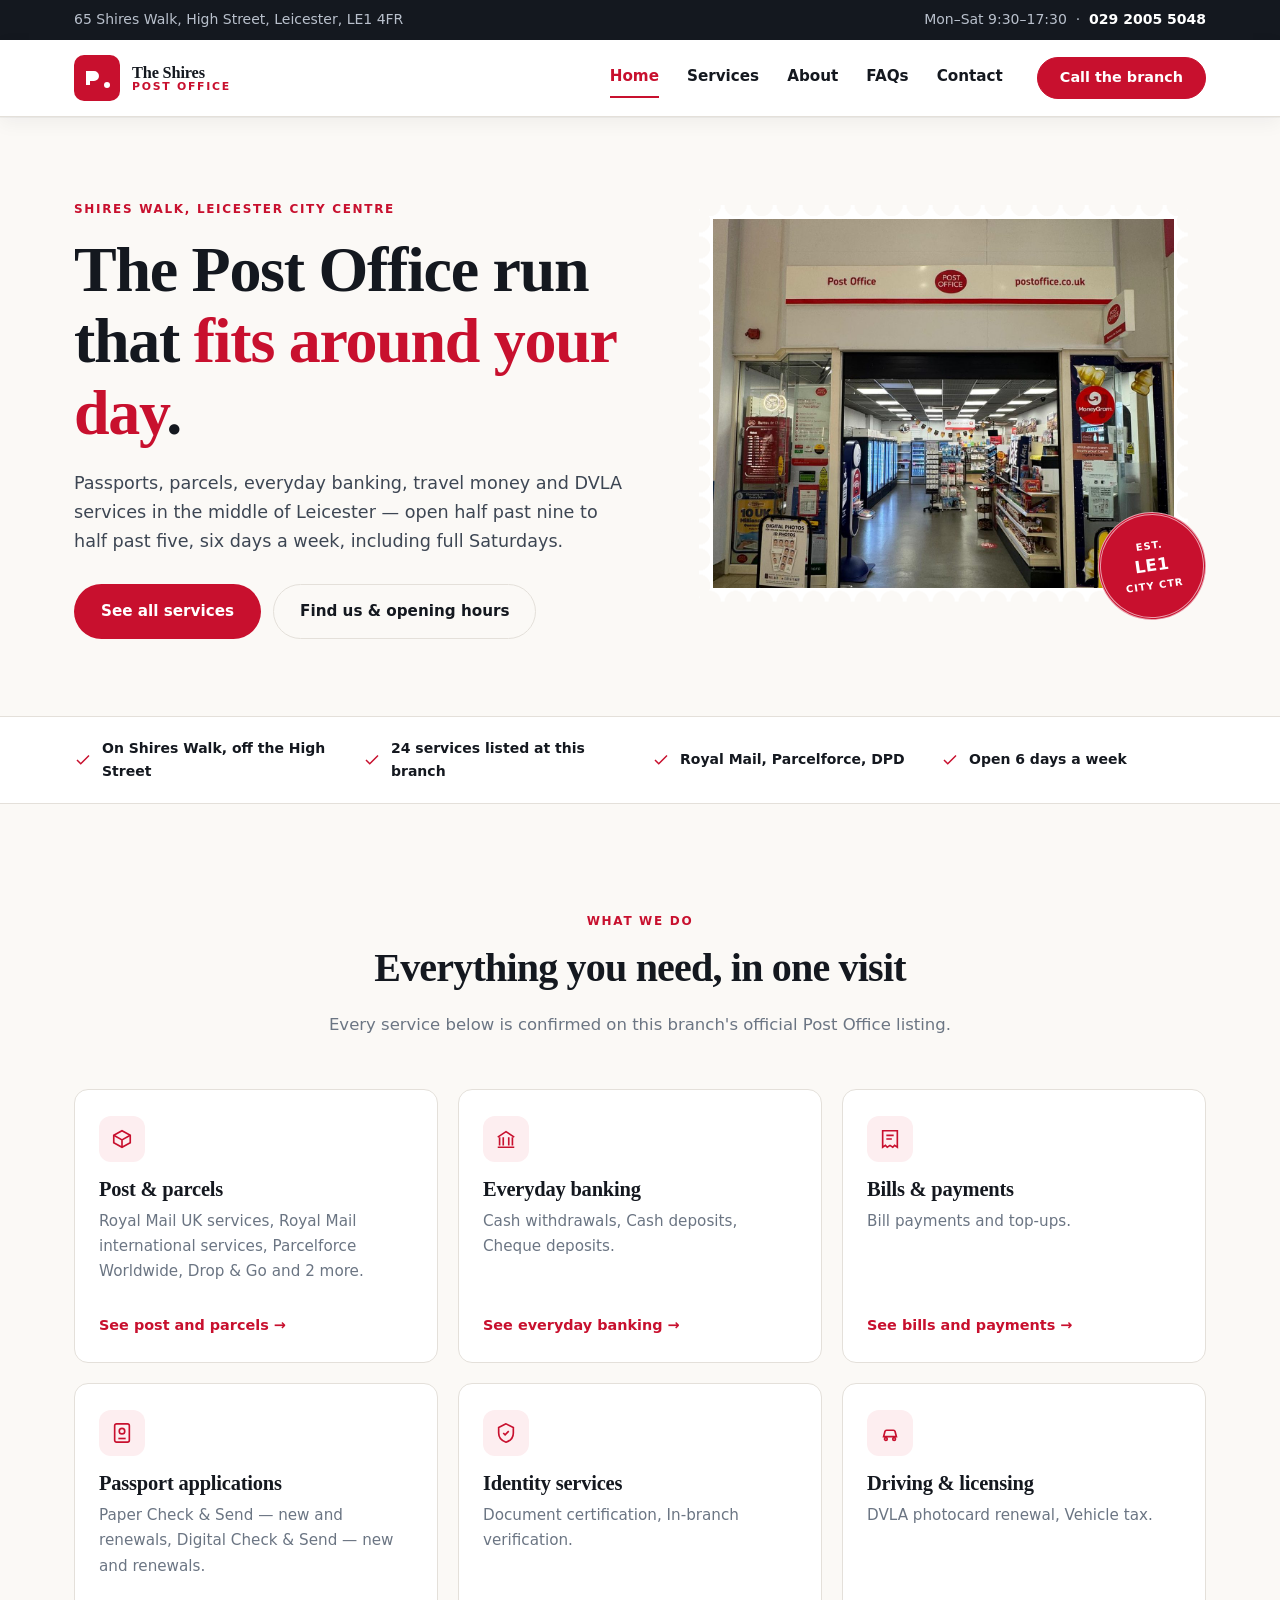
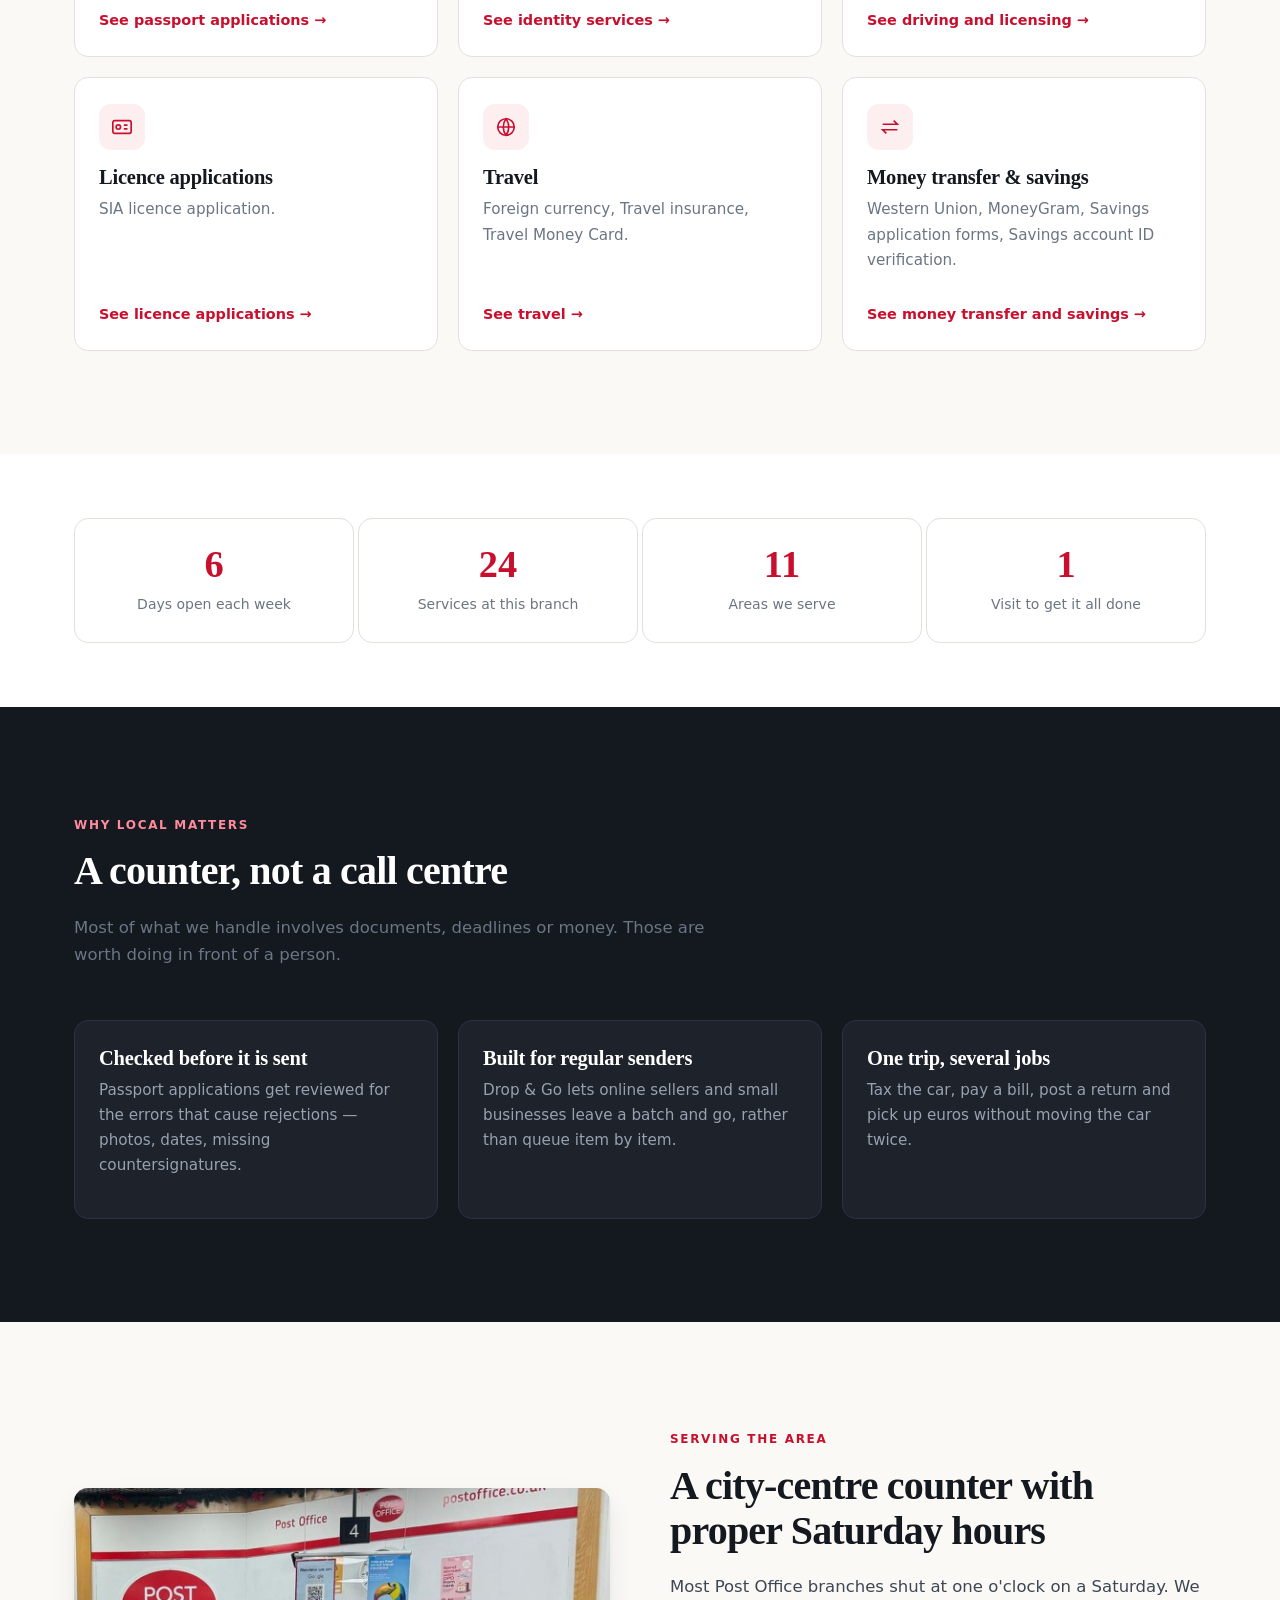
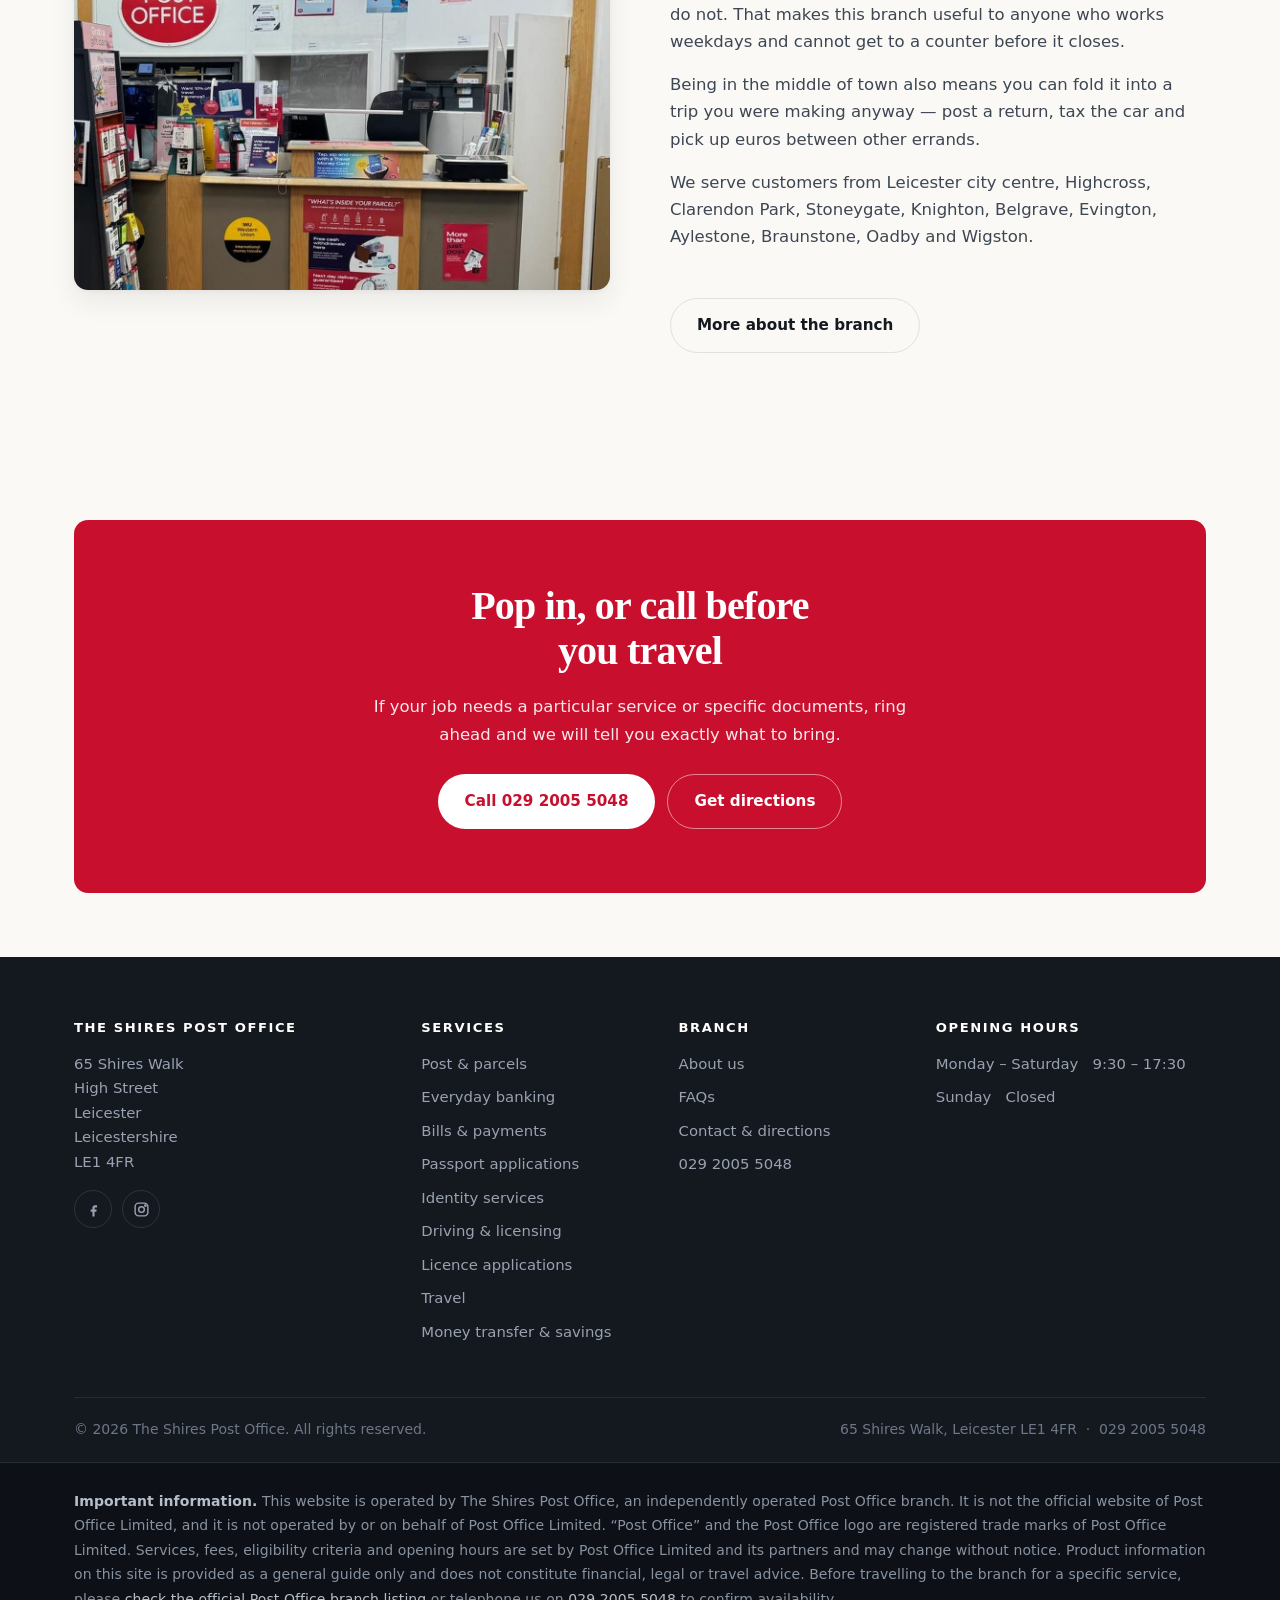
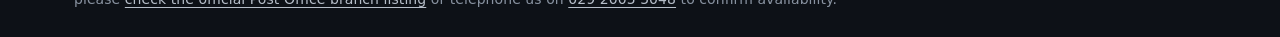
==== commit 51031d5c: "Add files via upload" ====
--- a/index.html
+++ b/index.html
@@ -347,18 +347,17 @@
              real profile URL, for example:
                  https://www.facebook.com/YourBranchPageName
                  https://www.instagram.com/yourbranchhandle
-             The links currently point at the generic facebook.com and
-             instagram.com homepages, which look broken to visitors.
-             If the branch does NOT have a profile, DELETE that whole <a> line
-             rather than leaving it pointing at the homepage.
+             These are set to the branch's real profiles. If a profile is
+             retired, DELETE that whole <a> line rather than leaving it
+             pointing at a dead page or a generic homepage.
              These same links also appear in the "sameAs" list of the JSON-LD
              block at the bottom of index.html — update them there too.
              This block is repeated on all 5 pages: change it here, then copy
              it to the other four files.
              #################################################################### -->
         <div class="socials">
-          <a href="https://www.facebook.com/" target="_blank" rel="noopener noreferrer nofollow" aria-label="Facebook"><svg viewBox="0 0 24 24" fill="currentColor"><path d="M14 9h3V6h-3c-2 0-3.5 1.6-3.5 3.6V12H8v3h2.5v7h3v-7H16l.5-3h-3V9.6c0-.4.3-.6.5-.6Z"/></svg></a>
-          <a href="https://www.instagram.com/" target="_blank" rel="noopener noreferrer nofollow" aria-label="Instagram"><svg viewBox="0 0 24 24" fill="none" stroke="currentColor" stroke-width="2"><rect x="3" y="3" width="18" height="18" rx="5"/><circle cx="12" cy="12" r="4"/><circle cx="17.5" cy="6.5" r="1"/></svg></a>
+          <a href="https://www.facebook.com/profile.php?id=61576108387124" target="_blank" rel="noopener noreferrer nofollow" aria-label="Facebook"><svg viewBox="0 0 24 24" fill="currentColor"><path d="M14 9h3V6h-3c-2 0-3.5 1.6-3.5 3.6V12H8v3h2.5v7h3v-7H16l.5-3h-3V9.6c0-.4.3-.6.5-.6Z"/></svg></a>
+          <a href="https://www.instagram.com/shires.postoffice/" target="_blank" rel="noopener noreferrer nofollow" aria-label="Instagram"><svg viewBox="0 0 24 24" fill="none" stroke="currentColor" stroke-width="2"><rect x="3" y="3" width="18" height="18" rx="5"/><circle cx="12" cy="12" r="4"/><circle cx="17.5" cy="6.5" r="1"/></svg></a>
         </div>
         <!-- ###  END: SOCIAL MEDIA LINKS  ################################### -->
       </div>
@@ -452,7 +451,7 @@
   "openingHoursSpecification": [
     { "@type": "OpeningHoursSpecification", "dayOfWeek": ["Monday","Tuesday","Wednesday","Thursday","Friday","Saturday"], "opens": "09:30", "closes": "17:30" }
   ],
-  "sameAs": ["https://www.facebook.com/", "https://www.instagram.com/"]
+  "sameAs": ["https://www.facebook.com/profile.php?id=61576108387124", "https://www.instagram.com/shires.postoffice/"]
 }
 </script>
 </body>
--- a/css/style.css
+++ b/css/style.css
@@ -0,0 +1,597 @@
+/* ==========================================================================
+   POST OFFICE WEBSITE TEMPLATE — MASTER STYLESHEET
+   --------------------------------------------------------------------------
+   HOW TO USE THIS FILE
+   1. Everything you would normally want to change lives in [01] TOKENS below.
+      Change a colour or font there once and the whole site follows.
+   2. Sections below are numbered and match the comments in the HTML files.
+   3. Do NOT edit inside a section unless you need a real layout change.
+   ========================================================================== */
+
+
+/* ==========================================================================
+   [01] DESIGN TOKENS  —  EDIT THESE FIRST
+   ========================================================================== */
+:root {
+
+  /* --- Brand colours -----------------------------------------------------
+     --brand      : main red, used for buttons, links, accents
+     --brand-dark : hover state / dark red bands
+     Change these two to re-skin the entire site.                          */
+  --brand:        #C8102E;
+  --brand-dark:   #97001F;
+  --brand-tint:   #FDEEF0;   /* very light red, used for icon chips        */
+
+  /* --- Neutrals --------------------------------------------------------- */
+  --ink:          #14181F;   /* headings, dark sections                     */
+  --body:         #3D4653;   /* body copy                                   */
+  --muted:        #6B7583;   /* captions, meta                              */
+  --rule:         #E4E0DA;   /* borders and dividers                        */
+  --paper:        #FBF9F6;   /* page background                             */
+  --white:        #FFFFFF;
+
+  /* --- Typography -------------------------------------------------------
+     --font-display : headlines
+     --font-body    : everything else
+     Swap the family names here AND the <link> in each HTML <head>.        */
+  --font-display: "Bricolage Grotesque", Georgia, serif;
+  --font-body:    "Public Sans", system-ui, -apple-system, sans-serif;
+
+  /* --- Type scale (fluid: shrinks on mobile automatically) -------------- */
+  --t-hero:  clamp(2.4rem, 5.4vw, 4rem);
+  --t-h2:    clamp(1.75rem, 3.2vw, 2.5rem);
+  --t-h3:    clamp(1.15rem, 1.6vw, 1.35rem);
+  --t-body:  1.0313rem;
+  --t-small: 0.875rem;
+  --t-tiny:  0.75rem;
+
+  /* --- Layout ----------------------------------------------------------- */
+  --container: 1180px;       /* max content width                           */
+  --gutter:    24px;         /* left/right page padding on mobile           */
+  --section-y: clamp(56px, 8vw, 104px);  /* vertical space between sections */
+  --radius:    14px;
+  --radius-sm: 10px;
+
+  /* --- Effects ---------------------------------------------------------- */
+  --shadow:    0 2px 4px rgba(20,24,31,.04), 0 12px 28px rgba(20,24,31,.07);
+  --shadow-sm: 0 1px 2px rgba(20,24,31,.05), 0 4px 12px rgba(20,24,31,.05);
+  --ease:      cubic-bezier(.22,.61,.36,1);
+}
+
+
+/* ==========================================================================
+   [02] RESET & BASE
+   ========================================================================== */
+*, *::before, *::after { box-sizing: border-box; }
+
+html { -webkit-text-size-adjust: 100%; scroll-behavior: smooth; }
+
+/* Stops #anchor links landing underneath the sticky bar */
+:target { scroll-margin-top: 140px; }
+.svc-group, .faq details { scroll-margin-top: 140px; }
+
+body {
+  margin: 0;
+  background: var(--paper);
+  color: var(--body);
+  font-family: var(--font-body);
+  font-size: var(--t-body);
+  line-height: 1.65;
+  -webkit-font-smoothing: antialiased;
+}
+
+img { max-width: 100%; display: block; height: auto; }
+
+h1, h2, h3, h4 {
+  font-family: var(--font-display);
+  color: var(--ink);
+  line-height: 1.12;
+  letter-spacing: -0.02em;
+  margin: 0 0 .5em;
+  font-weight: 600;
+}
+h1 { font-size: var(--t-hero); }
+h2 { font-size: var(--t-h2); }
+h3 { font-size: var(--t-h3); letter-spacing: -0.01em; }
+p  { margin: 0 0 1rem; }
+
+a { color: var(--brand); text-decoration-thickness: 1px; text-underline-offset: 3px; }
+a:hover { color: var(--brand-dark); }
+
+/* Keyboard focus ring — do not remove (accessibility requirement) */
+a:focus-visible, button:focus-visible, input:focus-visible,
+select:focus-visible, textarea:focus-visible, summary:focus-visible {
+  outline: 3px solid var(--brand);
+  outline-offset: 2px;
+  border-radius: 4px;
+}
+
+/* Respect users who ask for less motion */
+@media (prefers-reduced-motion: reduce) {
+  html { scroll-behavior: auto; }
+  * { animation: none !important; transition: none !important; }
+}
+
+
+/* ==========================================================================
+   [03] LAYOUT HELPERS
+   ========================================================================== */
+.container { width: 100%; max-width: var(--container); margin-inline: auto; padding-inline: var(--gutter); }
+
+.section { padding-block: var(--section-y); }
+.section--tight { padding-block: clamp(40px, 5vw, 64px); }
+.section--ink  { background: var(--ink); color: #C9CFDA; }
+.section--ink h2, .section--ink h3 { color: var(--white); }
+.section--alt  { background: var(--white); }
+
+/* Standard section intro block */
+.section-head { max-width: 640px; margin-bottom: clamp(32px, 4vw, 52px); }
+.section-head--center { margin-inline: auto; text-align: center; }
+.section-head p { color: var(--muted); margin-bottom: 0; }
+
+/* Small uppercase label that sits above a heading */
+.eyebrow {
+  display: inline-block;
+  font-size: var(--t-tiny);
+  font-weight: 700;
+  letter-spacing: .14em;
+  text-transform: uppercase;
+  color: var(--brand);
+  margin-bottom: 14px;
+}
+.section--ink .eyebrow { color: #FF8A9B; }
+
+/* Generic responsive grids */
+.grid { display: grid; gap: 20px; }
+.grid--2 { grid-template-columns: repeat(auto-fit, minmax(300px, 1fr)); }
+.grid--3 { grid-template-columns: repeat(auto-fit, minmax(280px, 1fr)); }
+.grid--4 { grid-template-columns: repeat(auto-fit, minmax(220px, 1fr)); }
+
+
+/* ==========================================================================
+   [04] BUTTONS
+   ========================================================================== */
+.btn {
+  display: inline-flex; align-items: center; gap: 9px;
+  padding: 14px 26px;
+  border: 1px solid transparent;
+  border-radius: 999px;
+  font-family: var(--font-body);
+  font-size: .95rem;
+  font-weight: 700;
+  text-decoration: none;
+  cursor: pointer;
+  transition: transform .18s var(--ease), background .18s var(--ease), color .18s var(--ease);
+}
+.btn:hover { transform: translateY(-2px); }
+
+.btn--primary { background: var(--brand); color: var(--white); }
+.btn--primary:hover { background: var(--brand-dark); color: var(--white); }
+
+.btn--ghost { background: transparent; color: var(--ink); border-color: var(--rule); }
+.btn--ghost:hover { border-color: var(--ink); color: var(--ink); }
+
+.btn--light { background: var(--white); color: var(--brand); }
+.btn--light:hover { color: var(--brand-dark); }
+
+.btn--sm { padding: 10px 18px; font-size: .85rem; }
+
+
+/* ==========================================================================
+   [05] HEADER / NAVIGATION
+   --------------------------------------------------------------------------
+   Mobile menu is pure CSS (checkbox hack) — no JavaScript anywhere on site.
+   ========================================================================== */
+
+/* Sticky wrapper — holds the topbar AND the header so BOTH stay pinned
+   to the top of the screen while the page scrolls. To make the bars scroll
+   away again, delete the three lines inside .sticky-top. */
+.sticky-top {
+  position: sticky;
+  top: 0;
+  z-index: 60;
+}
+
+/* Thin dark strip above the header holding address, hours + phone */
+.topbar {
+  background: var(--ink);
+  color: #B9C0CC;
+  font-size: var(--t-small);
+}
+.topbar__inner { display: flex; justify-content: space-between; align-items: center; gap: 16px; min-height: 40px; flex-wrap: wrap; }
+
+/* On narrow screens the address wraps onto its own line and makes the pinned
+   bar too tall, so hide it there — the full address is in the footer and on
+   the contact page. Delete this block to show it on mobile too. */
+@media (max-width: 700px) {
+  .topbar__inner > span:first-child { display: none; }
+  .topbar__inner { justify-content: center; }
+}
+.topbar a { color: var(--white); text-decoration: none; font-weight: 600; }
+.topbar a:hover { color: #FF8A9B; }
+
+.site-header {
+  /* Positioning is handled by .sticky-top above — do not add position:sticky here */
+  background: var(--white);
+  border-bottom: 1px solid var(--rule);
+  box-shadow: 0 1px 0 rgba(20,24,31,.04), 0 6px 18px rgba(20,24,31,.05);
+}
+.site-header__inner { display: flex; align-items: center; justify-content: space-between; gap: 20px; min-height: 76px; }
+
+/* Logo lockup — swap the <img> in the HTML, keep the height cap */
+.logo { display: flex; align-items: center; gap: 12px; text-decoration: none; }
+.logo img { height: 46px; width: auto; }
+.logo__text { font-family: var(--font-display); font-weight: 700; font-size: 1.02rem; line-height: 1.05; color: var(--ink); letter-spacing: -.01em; }
+.logo__text span { display: block; font-family: var(--font-body); font-size: .68rem; font-weight: 700; letter-spacing: .16em; text-transform: uppercase; color: var(--brand); }
+
+.nav { display: flex; align-items: center; gap: 28px; }
+.nav a {
+  color: var(--ink); text-decoration: none; font-size: .95rem; font-weight: 600;
+  padding: 6px 0; border-bottom: 2px solid transparent;
+}
+.nav a:hover, .nav a[aria-current="page"] { border-bottom-color: var(--brand); color: var(--brand); }
+
+/* --- The "Call the branch" button ---------------------------------------
+   .nav a is more specific than .btn, so without these rules the nav link
+   styles would strip the button's padding and turn its text red on hover.
+   These restore proper button behaviour inside the nav. */
+.nav a.btn {
+  padding: 11px 22px;
+  font-size: .9rem;
+  font-weight: 700;
+  border-bottom: 1px solid transparent;
+  line-height: 1.2;
+  margin-left: 6px;
+}
+.nav a.btn--primary,
+.nav a.btn--primary[aria-current="page"] {
+  color: var(--white);
+  background: var(--brand);
+  border-color: var(--brand);
+}
+.nav a.btn--primary:hover {
+  background: var(--brand-dark);
+  border-color: var(--brand-dark);
+  color: var(--white);
+  transform: translateY(-2px);
+}
+
+/* Hamburger — hidden on desktop */
+.nav-toggle { display: none; }
+.nav-toggle__label { display: none; }
+
+@media (max-width: 900px) {
+  .nav-toggle__label {
+    display: flex; flex-direction: column; gap: 5px; cursor: pointer;
+    padding: 12px; margin-right: -12px;
+  }
+  .nav-toggle__label span { width: 24px; height: 2px; background: var(--ink); border-radius: 2px; }
+  .nav {
+    position: absolute; left: 0; right: 0; top: 100%;
+    flex-direction: column; align-items: stretch; gap: 0;
+    background: var(--white); border-bottom: 1px solid var(--rule);
+    max-height: 0; overflow: hidden; transition: max-height .3s var(--ease);
+  }
+  .nav a { padding: 15px var(--gutter); border-bottom: 1px solid var(--rule); }
+  .nav a.btn { margin: 16px var(--gutter); justify-content: center; padding: 14px 22px; }
+  .nav-toggle:checked ~ .nav { max-height: 520px; }
+}
+
+
+/* ==========================================================================
+   [06] HERO
+   --------------------------------------------------------------------------
+   SIGNATURE ELEMENT: the photo sits in a "postage stamp" frame with real
+   perforated edges, drawn entirely in CSS (no image needed).
+   IMAGE: 640 × 512 displayed  →  export at 1280 × 1024 (5:4)
+   ========================================================================== */
+.hero { padding-block: clamp(48px, 6vw, 84px); overflow: hidden; }
+.hero__inner { display: grid; grid-template-columns: 1.05fr .95fr; gap: clamp(32px, 5vw, 64px); align-items: center; }
+.hero__title { margin-bottom: 20px; }
+.hero__title em { font-style: normal; color: var(--brand); }
+.hero__lede { font-size: 1.1rem; color: var(--body); max-width: 52ch; margin-bottom: 28px; }
+.hero__actions { display: flex; flex-wrap: wrap; gap: 12px; }
+
+/* --- The stamp frame --- */
+.stamp {
+  position: relative;
+  background: var(--white);
+  padding: 14px;
+  filter: drop-shadow(0 14px 30px rgba(20,24,31,.14));
+  /* Perforations: white circles punched out of all four edges */
+  --perf: 11px;
+  -webkit-mask:
+    radial-gradient(circle at 50% 0, transparent var(--perf), #000 calc(var(--perf) + .5px)) 50% 0 / 26px 100% repeat-x,
+    radial-gradient(circle at 50% 100%, transparent var(--perf), #000 calc(var(--perf) + .5px)) 50% 100% / 26px 100% repeat-x,
+    radial-gradient(circle at 0 50%, transparent var(--perf), #000 calc(var(--perf) + .5px)) 0 50% / 100% 26px repeat-y,
+    radial-gradient(circle at 100% 50%, transparent var(--perf), #000 calc(var(--perf) + .5px)) 100% 50% / 100% 26px repeat-y;
+  -webkit-mask-composite: source-in;
+  mask:
+    radial-gradient(circle at 50% 0, transparent var(--perf), #000 calc(var(--perf) + .5px)) 50% 0 / 26px 100% repeat-x,
+    radial-gradient(circle at 50% 100%, transparent var(--perf), #000 calc(var(--perf) + .5px)) 50% 100% / 26px 100% repeat-x,
+    radial-gradient(circle at 0 50%, transparent var(--perf), #000 calc(var(--perf) + .5px)) 0 50% / 100% 26px repeat-y,
+    radial-gradient(circle at 100% 50%, transparent var(--perf), #000 calc(var(--perf) + .5px)) 100% 50% / 100% 26px repeat-y;
+  mask-composite: intersect;
+}
+.stamp img { aspect-ratio: 5 / 4; object-fit: cover; width: 100%; }
+
+/* Wrapper so the postmark can overlap the stamp without being clipped by
+   the stamp's perforation mask. */
+.stamp-wrap { position: relative; display: inline-block; padding: 0 18px 18px 0; }
+.stamp-wrap .stamp { display: block; }
+
+/* Small "postmark" badge that overlaps the stamp */
+.postmark {
+  position: absolute; right: 0; bottom: 0; z-index: 2;
+  width: 108px; height: 108px; border-radius: 50%;
+  display: grid; place-content: center; text-align: center;
+  background: var(--brand); color: var(--white);
+  border: 3px double rgba(255,255,255,.6);
+  font-family: var(--font-body); font-size: .62rem; font-weight: 800;
+  letter-spacing: .1em; text-transform: uppercase; line-height: 1.5;
+  transform: rotate(-8deg);
+}
+.postmark strong { display: block; font-size: 1.05rem; letter-spacing: .02em; }
+
+@media (max-width: 860px) {
+  .hero__inner { grid-template-columns: 1fr; }
+  .hero__media { order: -1; max-width: 460px; }
+  .postmark { width: 88px; height: 88px; }
+}
+
+
+/* ==========================================================================
+   [07] TRUST BAR  (row of short reassurance points)
+   ========================================================================== */
+.trustbar { background: var(--white); border-block: 1px solid var(--rule); }
+.trustbar ul {
+  list-style: none; margin: 0; padding: 20px 0;
+  display: grid; grid-template-columns: repeat(auto-fit, minmax(190px, 1fr)); gap: 14px 24px;
+}
+.trustbar li {
+  display: flex; align-items: center; gap: 10px;
+  font-size: var(--t-small); font-weight: 600; color: var(--ink);
+}
+.trustbar svg { flex: none; width: 18px; height: 18px; color: var(--brand); }
+
+
+/* ==========================================================================
+   [08] STATS BAND
+   --------------------------------------------------------------------------
+   ⚠ ONLY use numbers you can evidence. Unverifiable claims are an ASA /
+     CAP Code risk in the UK and hurt trust signals. Delete rows you can't back.
+   ========================================================================== */
+.stats { display: grid; grid-template-columns: repeat(auto-fit, minmax(180px, 1fr)); gap: 4px; }
+.stat { padding: 26px 22px; background: var(--white); border: 1px solid var(--rule); border-radius: var(--radius); text-align: center; }
+.stat__num { font-family: var(--font-display); font-size: clamp(1.9rem, 3vw, 2.6rem); font-weight: 700; color: var(--brand); line-height: 1; }
+.stat__label { font-size: var(--t-small); color: var(--muted); margin-top: 8px; display: block; }
+
+
+/* ==========================================================================
+   [09] CARDS  (service tiles, feature tiles, story tiles)
+   ========================================================================== */
+.card {
+  background: var(--white);
+  border: 1px solid var(--rule);
+  border-radius: var(--radius);
+  padding: 26px 24px 24px;
+  display: flex; flex-direction: column;
+  transition: transform .2s var(--ease), box-shadow .2s var(--ease), border-color .2s var(--ease);
+}
+.card:hover { transform: translateY(-3px); box-shadow: var(--shadow); border-color: #D6D0C8; }
+.card h3 { margin-bottom: .4em; }
+.card p { font-size: .95rem; color: var(--muted); flex: 1; }
+
+/* Red icon chip at the top of a card */
+.card__icon {
+  width: 46px; height: 46px; border-radius: 12px;
+  background: var(--brand-tint); color: var(--brand);
+  display: grid; place-content: center; margin-bottom: 16px;
+}
+.card__icon svg { width: 22px; height: 22px; }
+
+.card__link {
+  margin-top: 14px; font-size: .9rem; font-weight: 700; text-decoration: none;
+  display: inline-flex; align-items: center; gap: 6px; align-self: flex-start;
+}
+.card__link:hover { gap: 10px; }
+
+/* Dark variant used on ink sections */
+.section--ink .card { background: #1D222B; border-color: #2C333F; }
+.section--ink .card p { color: #98A1AF; }
+.section--ink .card__icon { background: rgba(200,16,46,.18); color: #FF7C90; }
+
+
+/* ==========================================================================
+   [10] SPLIT CONTENT  (image beside text — About page story blocks)
+   --------------------------------------------------------------------------
+   IMAGE: 560 × 420 displayed  →  export at 1120 × 840 (4:3)
+   ========================================================================== */
+.split { display: grid; grid-template-columns: 1fr 1fr; gap: clamp(28px, 5vw, 60px); align-items: center; }
+.split--reverse .split__media { order: 2; }
+.split__media img { border-radius: var(--radius); aspect-ratio: 4 / 3; object-fit: cover; width: 100%; box-shadow: var(--shadow); }
+@media (max-width: 800px) {
+  .split { grid-template-columns: 1fr; }
+  .split--reverse .split__media { order: 0; }
+}
+
+
+/* ==========================================================================
+   [11] SERVICE DETAIL LIST  (services.html)
+   ========================================================================== */
+.svc-group { border-top: 2px solid var(--ink); padding-top: 28px; margin-top: clamp(44px, 6vw, 72px); }
+.svc-group:first-of-type { margin-top: 0; }
+.svc-group__title { display: flex; align-items: baseline; gap: 14px; flex-wrap: wrap; margin-bottom: 8px; }
+.svc-group__count { font-size: var(--t-small); font-weight: 700; color: var(--muted); }
+
+.svc-item { padding: 22px 0; border-bottom: 1px solid var(--rule); }
+.svc-item h3 { margin-bottom: .35em; }
+.svc-item p { margin: 0; color: var(--body); font-size: .97rem; max-width: 74ch; }
+
+/* Sticky in-page jump menu */
+.jumpnav { position: sticky; top: 132px; align-self: start; } /* clears topbar + header */
+.jumpnav ul { list-style: none; margin: 0; padding: 0; border-left: 2px solid var(--rule); }
+.jumpnav a { display: block; padding: 9px 16px; font-size: .9rem; font-weight: 600; text-decoration: none; color: var(--body); border-left: 2px solid transparent; margin-left: -2px; }
+.jumpnav a:hover { color: var(--brand); border-left-color: var(--brand); }
+.svc-layout { display: grid; grid-template-columns: 250px 1fr; gap: clamp(28px, 4vw, 56px); }
+@media (max-width: 900px) { .svc-layout { grid-template-columns: 1fr; } .jumpnav { display: none; } }
+
+
+/* ==========================================================================
+   [12] FAQ ACCORDION  (native <details> — no JavaScript)
+   ========================================================================== */
+.faq { max-width: 820px; margin-inline: auto; }
+.faq details {
+  background: var(--white); border: 1px solid var(--rule);
+  border-radius: var(--radius-sm); margin-bottom: 10px; overflow: hidden;
+}
+.faq details[open] { border-color: var(--brand); }
+.faq summary {
+  cursor: pointer; list-style: none; padding: 18px 52px 18px 20px; position: relative;
+  font-family: var(--font-display); font-weight: 600; font-size: 1.03rem; color: var(--ink);
+}
+.faq summary::-webkit-details-marker { display: none; }
+.faq summary::after {
+  content: ""; position: absolute; right: 20px; top: 50%;
+  width: 10px; height: 10px; margin-top: -6px;
+  border-right: 2px solid var(--brand); border-bottom: 2px solid var(--brand);
+  transform: rotate(45deg); transition: transform .2s var(--ease);
+}
+.faq details[open] summary::after { transform: rotate(-135deg); margin-top: -2px; }
+.faq .faq__body { padding: 0 20px 20px; color: var(--body); font-size: .97rem; }
+.faq .faq__body p:last-child { margin-bottom: 0; }
+
+
+/* ==========================================================================
+   [13] CONTACT PAGE  (details column + form column)
+   ========================================================================== */
+.contact-layout { display: grid; grid-template-columns: 1fr 1.15fr; gap: clamp(28px, 4vw, 56px); align-items: start; }
+@media (max-width: 880px) { .contact-layout { grid-template-columns: 1fr; } }
+
+.info-list { list-style: none; margin: 0 0 28px; padding: 0; }
+.info-list li { display: flex; gap: 14px; padding: 14px 0; border-bottom: 1px solid var(--rule); }
+.info-list svg { flex: none; width: 20px; height: 20px; color: var(--brand); margin-top: 3px; }
+.info-list strong { display: block; color: var(--ink); font-size: .9rem; }
+.info-list a { text-decoration: none; }
+
+/* Opening hours table */
+.hours { width: 100%; border-collapse: collapse; font-size: .95rem; }
+.hours th { text-align: left; font-size: var(--t-tiny); text-transform: uppercase; letter-spacing: .1em; color: var(--muted); padding-bottom: 8px; font-weight: 700; }
+.hours td { padding: 9px 0; border-bottom: 1px solid var(--rule); }
+.hours td:last-child { text-align: right; font-variant-numeric: tabular-nums; color: var(--ink); font-weight: 600; }
+.hours .is-closed td:last-child { color: var(--muted); font-weight: 500; }
+
+/* Form */
+.form-card { background: var(--white); border: 1px solid var(--rule); border-radius: var(--radius); padding: clamp(24px, 3vw, 36px); box-shadow: var(--shadow-sm); }
+.field { margin-bottom: 18px; }
+.field label { display: block; font-size: .85rem; font-weight: 700; color: var(--ink); margin-bottom: 6px; }
+.field input, .field select, .field textarea {
+  width: 100%; padding: 12px 14px; font: inherit; font-size: .95rem; color: var(--ink);
+  background: var(--paper); border: 1px solid var(--rule); border-radius: var(--radius-sm);
+}
+.field textarea { min-height: 130px; resize: vertical; }
+.field input:focus, .field select:focus, .field textarea:focus { border-color: var(--brand); background: var(--white); }
+.form-note { font-size: var(--t-tiny); color: var(--muted); margin-top: 14px; }
+
+/* Google Map embed wrapper — keeps a fixed ratio */
+.map { border-radius: var(--radius); overflow: hidden; border: 1px solid var(--rule); aspect-ratio: 16 / 7; }
+.map iframe { width: 100%; height: 100%; border: 0; display: block; }
+
+
+/* ==========================================================================
+   [14] CTA BAND  (full-width red call to action)
+   ========================================================================== */
+.cta {
+  background: var(--brand);
+  color: rgba(255,255,255,.9);
+  border-radius: var(--radius);
+  padding: clamp(36px, 5vw, 64px);
+  text-align: center;
+}
+.cta h2 { color: var(--white); max-width: 18ch; margin-inline: auto; }
+.cta p { max-width: 56ch; margin-inline: auto; margin-bottom: 26px; }
+.cta__actions { display: flex; gap: 12px; justify-content: center; flex-wrap: wrap; }
+.cta .btn--ghost { color: var(--white); border-color: rgba(255,255,255,.5); }
+.cta .btn--ghost:hover { border-color: var(--white); color: var(--white); }
+
+
+/* ==========================================================================
+   [15] FOOTER
+   ========================================================================== */
+.site-footer { background: var(--ink); color: #99A2B0; font-size: .93rem; padding-block: clamp(44px, 5vw, 68px) 0; }
+.site-footer h4 { color: var(--white); font-size: .82rem; text-transform: uppercase; letter-spacing: .12em; font-family: var(--font-body); font-weight: 700; margin-bottom: 16px; }
+.site-footer a { color: #99A2B0; text-decoration: none; }
+.site-footer a:hover { color: var(--white); }
+.footer-grid { display: grid; grid-template-columns: 1.4fr 1fr 1fr 1.2fr; gap: 32px; }
+@media (max-width: 820px) { .footer-grid { grid-template-columns: 1fr 1fr; } }
+@media (max-width: 480px) { .footer-grid { grid-template-columns: 1fr; } }
+.footer-list { list-style: none; margin: 0; padding: 0; }
+.footer-list li { margin-bottom: 9px; }
+
+/* Social icon row */
+.socials { display: flex; gap: 10px; margin-top: 16px; }
+.socials a {
+  width: 38px; height: 38px; border-radius: 50%;
+  border: 1px solid #2C333F; display: grid; place-content: center;
+  transition: background .18s var(--ease), border-color .18s var(--ease);
+}
+.socials a:hover { background: var(--brand); border-color: var(--brand); color: var(--white); }
+.socials svg { width: 17px; height: 17px; }
+
+.footer-bottom {
+  margin-top: 44px; border-top: 1px solid #262C36; padding-block: 20px;
+  display: flex; justify-content: space-between; gap: 14px; flex-wrap: wrap;
+  font-size: var(--t-small); color: #6E7787;
+}
+
+/* --- LEGAL DISCLAIMER BAND ------------------------------------------------
+   Full-bleed strip across the very bottom of the page. Deliberately plain
+   and formal: no rounded corners, justified measure, generous line height.
+   Keep this while the branch is independently operated. */
+.legal {
+  background: #0D1117;
+  border-top: 1px solid #262C36;
+  padding-block: 26px;
+}
+.legal p {
+  margin: 0;
+  max-width: none;                 /* runs the full width of the container */
+  font-size: var(--t-small);
+  line-height: 1.75;
+  color: #8892A0;
+  text-align: left;
+  letter-spacing: .005em;
+}
+.legal strong { color: #B6BEC9; font-weight: 600; }
+.legal a { color: #B6BEC9; text-decoration: underline; text-underline-offset: 3px; }
+.legal a:hover { color: var(--white); }
+
+/* Small utility used in place of inline style attributes (keeps the
+   Content-Security-Policy strict — see the meta tag in each <head>) */
+.note { color: var(--muted); font-size: .95rem; }
+.mb-22 { margin-bottom: 22px; }
+
+
+/* ==========================================================================
+   [16] PAGE HEADER  (inner pages)
+   ========================================================================== */
+.page-head { background: var(--white); border-bottom: 1px solid var(--rule); padding-block: clamp(40px, 5vw, 72px); }
+.page-head p { max-width: 60ch; color: var(--muted); font-size: 1.05rem; margin-bottom: 0; }
+.crumbs { font-size: var(--t-small); color: var(--muted); margin-bottom: 14px; }
+.crumbs a { text-decoration: none; }
+
+
+/* ==========================================================================
+   [17] UTILITIES
+   ========================================================================== */
+.text-center { text-align: center; }
+.mb-0 { margin-bottom: 0; }
+.mt-32 { margin-top: 32px; }
+.lede { font-size: 1.1rem; color: var(--body); }
+.visually-hidden {
+  position: absolute; width: 1px; height: 1px; padding: 0; margin: -1px;
+  overflow: hidden; clip: rect(0 0 0 0); white-space: nowrap; border: 0;
+}
+/* Skip link for screen-reader / keyboard users */
+.skip { position: absolute; left: -9999px; }
+.skip:focus { left: 16px; top: 16px; z-index: 100; background: var(--white); padding: 10px 16px; border-radius: 8px; }
